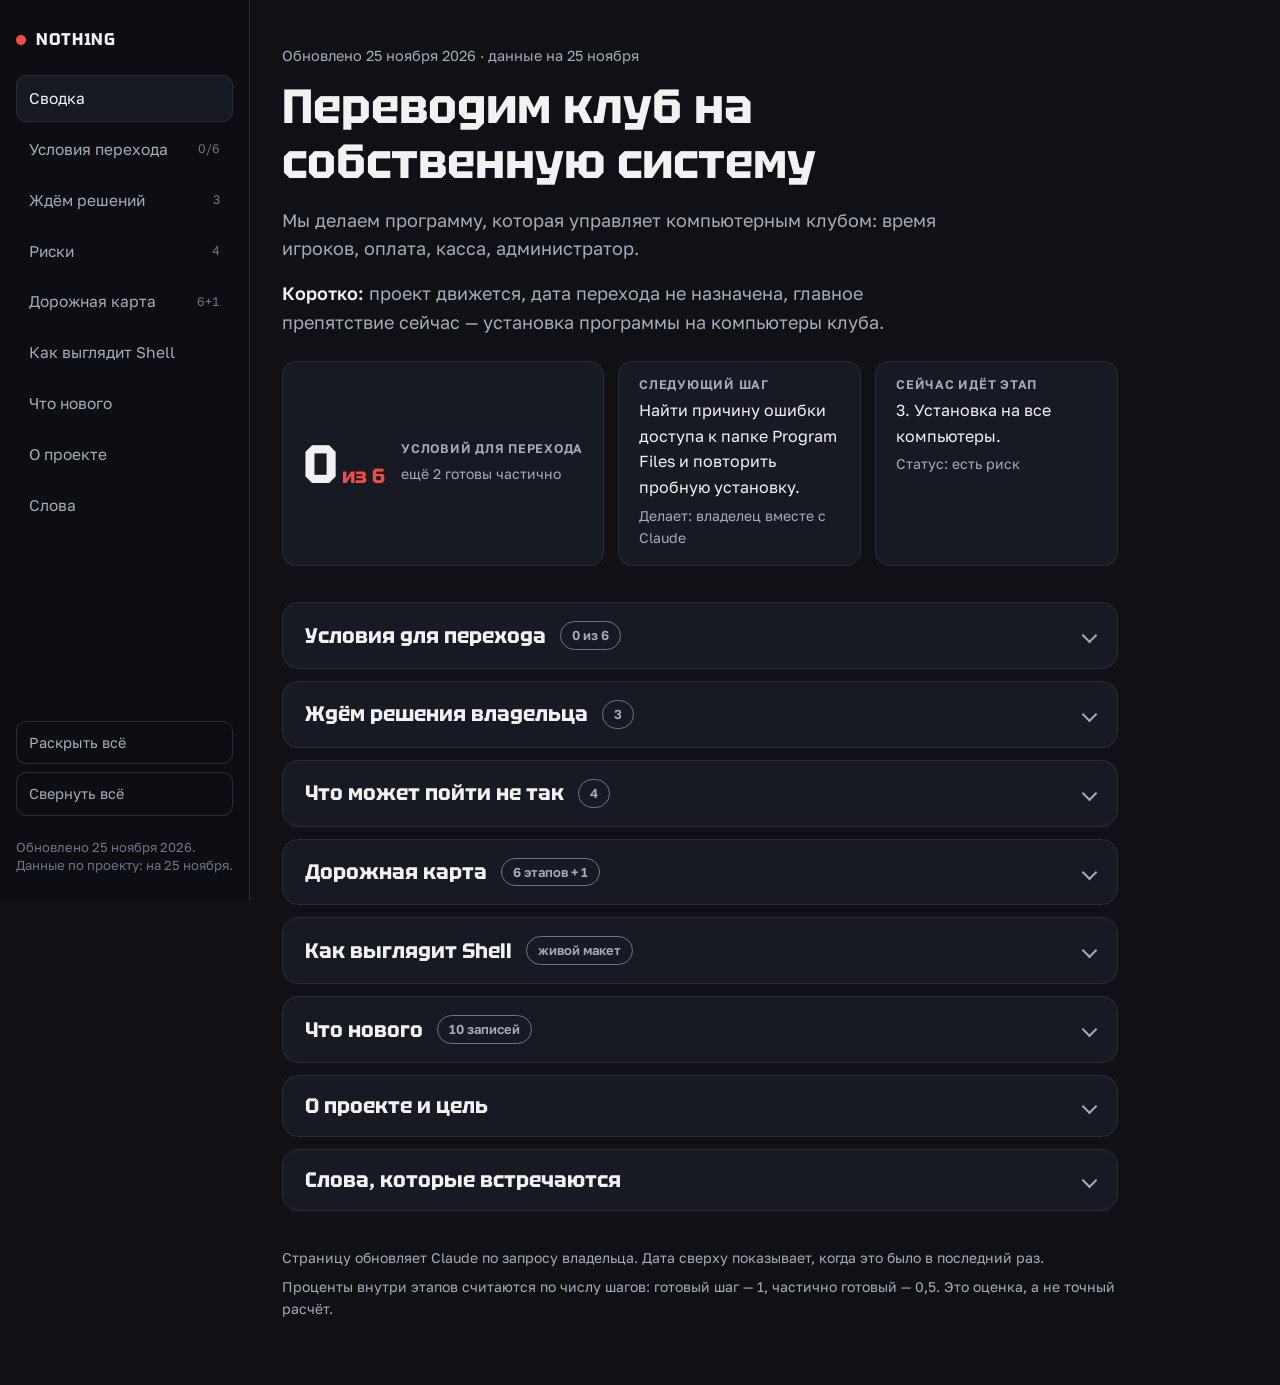
==== index.html @ 8caf2ab2 "Статус на 25 ноября: сессия владельца, мелкие доработки панели Co-Authored-By: Claude Sonnet 5.5 <no" ====
<!DOCTYPE html>
<html lang="ru">
<head>
<meta charset="utf-8">
<meta name="viewport" content="width=device-width, initial-scale=1">
<title>Noth1ng: как идёт проект</title>
<link rel="preconnect" href="https://fonts.googleapis.com">
<link rel="preconnect" href="https://fonts.gstatic.com" crossorigin>
<link href="https://fonts.googleapis.com/css2?family=Tektur:wght@500;700&family=Golos+Text:wght@400;500;600&display=swap" rel="stylesheet">
<style>
/* Один тёмный мир: графит, светлый текст, красный акцент. Компоновка: слева меню-сайдбар, справа сводка и раскрывающиеся разделы. */
:root{
  --bg:#0f1116;
  --panel:#171a22;
  --line:#2a2e39;
  --text:#f1f2f4;
  --muted:#a4acb8;
  --accent:#f44b42;
  --ok:#5ccf8f;
  --warn:#f0b25a;
  --stop:#f26d6d;
  --idle:#6c7483;
  --display:"Tektur","Arial Narrow",system-ui,sans-serif;
  --body:"Golos Text",system-ui,-apple-system,"Segoe UI",Arial,sans-serif;
  color-scheme:dark;
}
*{box-sizing:border-box}
html{background:var(--bg);scroll-behavior:smooth}
body{margin:0;background:var(--bg);color:var(--text);font-family:var(--body);font-size:16.5px;line-height:1.6;-webkit-text-size-adjust:100%}
h1,h2,h3{font-family:var(--display);font-weight:700;line-height:1.15;text-wrap:balance;margin:0}
p{margin:0}
:focus-visible{outline:2px solid var(--accent);outline-offset:3px;border-radius:4px}

.layout{display:grid;grid-template-columns:250px minmax(0,1fr);min-height:100vh}

/* Сайдбар */
.side{position:sticky;top:0;height:100vh;overflow-y:auto;padding:26px 16px;border-right:1px solid var(--line);background:#0c0e13;display:flex;flex-direction:column;gap:22px}
.brand{display:flex;align-items:center;gap:10px;font-family:var(--display);font-weight:700;letter-spacing:.04em;font-size:17px}
.brand i{width:10px;height:10px;border-radius:50%;background:var(--accent);display:inline-block}
.side nav{display:grid;gap:4px}
.side nav a{display:flex;align-items:center;justify-content:space-between;gap:10px;color:var(--muted);text-decoration:none;padding:10px 12px;border-radius:10px;font-size:15.5px;border:1px solid transparent}
.side nav a:hover{background:var(--panel);color:var(--text)}
.side nav a.on{background:var(--panel);color:var(--text);border-color:var(--line)}
.side nav a em{font-style:normal;font-size:12.5px;color:var(--idle);font-variant-numeric:tabular-nums}
.side .tools{display:grid;gap:8px;margin-top:auto}
.side button{font:inherit;font-size:14.5px;color:var(--muted);background:transparent;border:1px solid var(--line);border-radius:10px;padding:9px 12px;cursor:pointer;text-align:left}
.side button:hover{color:var(--text);border-color:var(--idle)}
.side .stamp{font-size:13px;color:var(--idle);line-height:1.4}

/* Основная колонка */
main{padding:0 32px 64px;max-width:900px;width:100%}
.hero{padding:44px 0 28px}
.kicker{color:var(--muted);font-size:14.5px;margin-bottom:12px}
.hero h1{font-size:clamp(30px,5.5vw,48px);max-width:15em}
.lead{margin-top:16px;max-width:38em;color:var(--muted);font-size:18px}
.lead b{color:var(--text);font-weight:600}
.cards2{margin-top:24px;display:grid;grid-template-columns:auto 1fr 1fr;gap:14px;align-items:stretch}
.cards2>div{background:var(--panel);border:1px solid var(--line);border-radius:14px;padding:16px 20px}
.cards2 .gate{display:flex;align-items:center;gap:16px}
.big{font-family:var(--display);font-weight:700;font-size:54px;line-height:1;font-variant-numeric:tabular-nums}
.big small{font-size:.38em;color:var(--accent);margin-left:4px}
.cards2 h3{font-family:var(--body);font-weight:600;font-size:12.5px;letter-spacing:.06em;text-transform:uppercase;color:var(--muted);margin-bottom:6px}
.cards2 p{font-size:16px}
.cards2 .sm{color:var(--muted);font-size:14px;margin-top:4px}

/* Разделы-шапки */
.acc{display:grid;gap:12px;margin-top:8px}
details.sec{background:var(--panel);border:1px solid var(--line);border-radius:16px;scroll-margin-top:16px}
details.sec[open]{border-color:#3a3f4c}
summary{list-style:none;cursor:pointer;display:flex;align-items:center;gap:14px;padding:18px 22px;border-radius:16px}
summary::-webkit-details-marker{display:none}
summary::after{content:"";margin-left:auto;width:9px;height:9px;border-right:2px solid var(--muted);border-bottom:2px solid var(--muted);transform:rotate(45deg);transition:transform .2s;flex:none}
details[open]>summary::after{transform:rotate(-135deg)}
summary:hover{background:rgba(255,255,255,.02)}
.sec>summary h2{font-size:21px;flex:0 1 auto}
.sec .badge{font-size:13px;font-weight:600;padding:3px 11px;border-radius:999px;border:1px solid var(--idle);color:var(--muted);white-space:nowrap}
.sec .body{padding:4px 22px 22px;display:grid;gap:14px}
.sub{color:var(--muted);max-width:40em}

.light{font-size:13px;font-weight:600;padding:3px 11px;border-radius:999px;border:1px solid;white-space:nowrap}
.light.g{color:var(--ok);border-color:var(--ok)}
.light.a{color:var(--warn);border-color:var(--warn)}
.light.r{color:var(--stop);border-color:var(--stop)}
.light.n{color:var(--idle);border-color:var(--idle)}
.legend{display:flex;flex-wrap:wrap;gap:6px 20px;color:var(--muted);font-size:14.5px}
.dot{display:inline-block;width:11px;height:11px;border-radius:50%;margin-right:7px;vertical-align:-1px}
.dot.g{background:var(--ok)}.dot.a{background:var(--warn)}.dot.r{background:var(--stop)}.dot.n{background:var(--idle)}

.chain{list-style:none;margin:0;padding:0;display:flex;flex-wrap:wrap;gap:8px}
.chain li{border:1px solid var(--line);border-radius:999px;padding:6px 16px;font-size:15px;color:var(--muted)}
.chain li.here{border-color:var(--accent);color:var(--text)}
.chain li+li::before{content:"→";margin-right:10px;color:var(--idle)}

.checks{list-style:none;margin:0;padding:0;display:grid;gap:10px}
.checks li{display:grid;grid-template-columns:auto 1fr auto;gap:14px;align-items:center;border:1px solid var(--line);border-radius:12px;padding:12px 16px}
.checks .ic{width:24px;height:24px;border-radius:50%;display:grid;place-items:center;font-size:13px;font-weight:700;border:2px solid var(--idle);color:var(--idle)}
.checks .half .ic{border-color:var(--warn);color:var(--warn)}
.checks small{display:block;color:var(--muted);font-size:14px}
.chip{font-size:13px;font-weight:600;padding:3px 11px;border-radius:999px;border:1px solid var(--idle);color:var(--idle);white-space:nowrap}
.half .chip{border-color:var(--warn);color:var(--warn)}

.cards{display:grid;gap:10px;list-style:none;margin:0;padding:0}
.cards li{border:1px solid var(--line);border-radius:12px;padding:14px 16px}
.cards b{display:block;margin-bottom:3px;font-weight:600}
.cards span{color:var(--muted);font-size:15.5px}
.cards .meta{display:block;margin-top:6px;font-size:14px;color:var(--idle)}

/* Этапы: вложенные шапки */
.stages{display:grid;gap:10px}
details.stage{border:1px solid var(--line);border-radius:14px;background:#13161d}
details.stage.current{border-color:var(--accent)}
details.stage>summary{padding:14px 18px;gap:12px;flex-wrap:wrap}
.stage .num{font-family:var(--display);font-weight:700;color:var(--muted);font-size:15px;min-width:22px}
.stage summary h3{font-size:18px;flex:1 1 200px}
.stage .mini{display:flex;align-items:center;gap:10px;min-width:150px}
.meter{height:8px;background:var(--line);border-radius:5px;overflow:hidden;flex:1;min-width:70px}
.meter b{display:block;height:100%;background:var(--accent);border-radius:5px}
.stage .mini span{font-size:13.5px;color:var(--muted);font-variant-numeric:tabular-nums;white-space:nowrap}
.stage .inner{padding:2px 18px 18px;display:grid;gap:12px}
.plain{font-size:16px}
.why{color:var(--muted);font-size:15px}
.why b{color:var(--text);font-weight:600}
.items{list-style:none;margin:0;padding:0;display:grid;gap:6px}
.items li{display:grid;grid-template-columns:22px 1fr;gap:8px;font-size:15.5px;color:var(--muted)}
.items li::before{content:"";width:16px;height:16px;margin-top:5px;border-radius:50%;border:2px solid var(--idle)}
.items .d{color:var(--text)}
.items .d::before{background:var(--ok);border-color:var(--ok)}
.items .p::before{border-color:var(--warn);background:linear-gradient(90deg,var(--warn) 50%,transparent 50%)}

.log{list-style:none;margin:0;padding:0}
.log li{display:grid;grid-template-columns:110px 1fr;gap:16px;padding:10px 0;border-bottom:1px solid var(--line)}
.log li:last-child{border-bottom:0}
.log time{color:var(--muted);font-size:15px}

.what{display:grid;grid-template-columns:repeat(3,1fr);gap:12px}
.what div,.goal div{border:1px solid var(--line);border-radius:12px;padding:16px}
.what h3,.goal h3{font-size:17px;margin-bottom:6px}
.what p,.goal p{color:var(--muted);font-size:15.5px}
.goal{display:grid;gap:12px}
.tag{display:inline-block;font-size:12.5px;font-weight:600;color:var(--accent);border:1px solid var(--accent);padding:2px 10px;border-radius:999px;margin-bottom:8px}
dl{margin:0}
dl div{display:grid;grid-template-columns:150px 1fr;gap:16px;padding:12px 0;border-bottom:1px solid var(--line)}
dl div:last-child{border-bottom:0}
dt{font-weight:600}
dd{margin:0;color:var(--muted);font-size:15.5px}

footer{margin-top:36px;color:var(--muted);font-size:14px}
footer p+p{margin-top:6px}

/* Телефон: меню сверху полосой */
@media (max-width:860px){
  .layout{grid-template-columns:1fr}
  .side{position:sticky;top:0;z-index:5;height:auto;flex-direction:row;align-items:center;gap:12px;padding:10px 14px;border-right:0;border-bottom:1px solid var(--line);overflow-x:auto;overflow-y:hidden}
  .side .brand{flex:none}
  .side nav{display:flex;gap:6px;flex:none}
  .side nav a{white-space:nowrap;padding:8px 12px}
  .side nav a em{display:none}
  .side .tools,.side .stamp{display:none}
  main{padding:0 16px 56px}
  .cards2{grid-template-columns:1fr}
  .what{grid-template-columns:1fr}
  .checks li{grid-template-columns:auto 1fr}
  .checks .chip{grid-column:2;justify-self:start}
  .log li,dl div{grid-template-columns:1fr;gap:3px}
  html{scroll-padding-top:70px}
}
@media (prefers-reduced-motion:reduce){html{scroll-behavior:auto}summary::after{transition:none}}
</style>
</head>
<body>
<div class="layout">

<aside class="side" aria-label="Меню страницы">
  <div class="brand"><i></i>NOTH1NG</div>
  <nav id="nav">
    <a href="#svodka" data-t="svodka">Сводка</a>
    <a href="#perehod" data-t="perehod">Условия перехода <em>0/6</em></a>
    <a href="#resheniya" data-t="resheniya">Ждём решений <em>3</em></a>
    <a href="#riski" data-t="riski">Риски <em>4</em></a>
    <a href="#karta" data-t="karta">Дорожная карта <em>6+1</em></a>
    <a href="#shell" data-t="shell">Как выглядит Shell</a>
    <a href="#novoe" data-t="novoe">Что нового</a>
    <a href="#o-proekte" data-t="o-proekte">О проекте</a>
    <a href="#slova" data-t="slova">Слова</a>
  </nav>
  <div class="tools">
    <button type="button" id="openAll">Раскрыть всё</button>
    <button type="button" id="closeAll">Свернуть всё</button>
  </div>
  <p class="stamp">Обновлено 25 ноября 2026.<br>Данные по проекту: на 25 ноября.</p>
</aside>

<main>
  <div class="hero" id="svodka">
    <p class="kicker">Обновлено 25 ноября 2026 · данные на 25 ноября</p>
    <h1>Переводим клуб на собственную систему</h1>
    <p class="lead">Мы делаем программу, которая управляет компьютерным клубом: время игроков, оплата, касса, администратор.</p>
    <p class="lead"><b>Коротко:</b> проект движется, дата перехода не назначена, главное препятствие сейчас — установка программы на компьютеры клуба.</p>
    <div class="cards2">
      <div class="gate"><div class="big">0<small>из 6</small></div><div><h3>Условий для перехода</h3><p class="sm">ещё 2 готовы частично</p></div></div>
      <div><h3>Следующий шаг</h3><p>Найти причину ошибки доступа к папке Program Files и повторить пробную установку.</p><p class="sm">Делает: владелец вместе с Claude</p></div>
      <div><h3>Сейчас идёт этап</h3><p>3. Установка на все компьютеры.</p><p class="sm">Статус: есть риск</p></div>
    </div>
  </div>

  <div class="acc">

    <details class="sec" id="perehod">
      <summary><h2>Условия для перехода</h2><span class="badge">0 из 6</span></summary>
      <div class="body">
        <p class="sub">Работы идут в таком порядке: следующая ступень не начинается, пока не готова предыдущая.</p>
        <ol class="chain"><li class="here">Установка на все компьютеры</li><li>Живые проверки</li><li>Проверка копий данных</li><li>Выбор даты</li></ol>
        <p class="sub">Дату выбираем, когда закрыты все шесть пунктов. Сейчас не закрыт ни один, два готовы частично.</p>
        <ul class="checks">
          <li class="half"><span class="ic">~</span><div>Работа без связи с сервером<small>Запас времени при обрыве работает, осталось проверить редкие случаи</small></div><span class="chip">Частично</span></li>
          <li><span class="ic"></span><div>Программа стоит на всех компьютерах клуба<small>Работает только на одном пробном компьютере</small></div><span class="chip">Не готово</span></li>
          <li><span class="ic"></span><div>Первый вход перенесённого клиента<small>Проверка на одном тестовом клиенте</small></div><span class="chip">Не проверено</span></li>
          <li><span class="ic"></span><div>Полный цикл игровой сессии<small>Вход, оплата, игра, предупреждения, конец времени</small></div><span class="chip">Не проверено</span></li>
          <li><span class="ic"></span><div>Тестовая смена в кассе<small>Открытие, операции, отчёты, закрытие</small></div><span class="chip">Не проверено</span></li>
          <li class="half"><span class="ic">~</span><div>Копии базы и восстановление<small>Копии делаются каждый день; восстановление надо проверить заново</small></div><span class="chip">Частично</span></li>
        </ul>
        <p class="sub">Вывод: назначать дату рано.</p>
      </div>
    </details>

    <details class="sec" id="resheniya">
      <summary><h2>Ждём решения владельца</h2><span class="badge">3</span></summary>
      <div class="body">
        <p class="sub">Вопросы, от ответов на которые зависит ход работы. По состоянию на 23 ноября.</p>
        <ul class="cards">
          <li><b>Какие два компьютера и когда использовать для проверки установки</b><span>Нужны места из разных залов, на которых можно спокойно перезагружаться, в нерабочее время.</span><span class="meta">Открыт с 21 ноября</span></li>
          <li><b>Когда прекращать продажу абонементов в прежней системе</b><span>Абонементы не переносятся, поэтому клиентов нужно заранее предупредить. Решается, когда будет дата перехода.</span><span class="meta">Открыт с 20 ноября</span></li>
          <li><b>Дата перехода</b><span>Назначается после того, как закрыты шесть условий.</span><span class="meta">Ждёт условий</span></li>
        </ul>
      </div>
    </details>

    <details class="sec" id="riski">
      <summary><h2>Что может пойти не так</h2><span class="badge">4</span></summary>
      <div class="body">
        <ul class="cards">
          <li><b>Установка через общий образ ещё не проверялась на реальных компьютерах</b><span>23 ноября первая попытка поставить программу на другие компьютеры остановилась на ошибке доступа к папке Program Files, причину выясняем. Что делаем: сначала пробуем на тестовой копии образа, рабочий не трогаем.</span><span class="meta">Риск: средний</span></li>
          <li><b>Восстановление данных из копии нужно проверить заново перед переходом</b><span>Что делаем: повторим проверку за один-два дня до перехода и один раз потренируем возврат к копии.</span><span class="meta">Риск: средний</span></li>
          <li><b>Автоматические проверки на GitHub сейчас не запускаются</b><span>Причина: исчерпан лимит оплаты. Проверки написаны и подключены, а до решения вопроса мы запускаем их вручную перед каждым слиянием. На работу клуба это не влияет.</span><span class="meta">Риск: низкий</span></li>
          <li><b>При долгом обрыве связи последние минуты игры могут остаться неоплаченными</b><span>Компьютер блокируется в срок, но запас времени (до 5 минут) с баланса не списывается. Решение владельца: принимаем потерю. Вернёмся к вопросу, если такие случаи будут частыми.</span><span class="meta">Риск: низкий, принят</span></li>
        </ul>
      </div>
    </details>

    <details class="sec" id="karta">
      <summary><h2>Дорожная карта</h2><span class="badge">6 этапов + 1</span></summary>
      <div class="body">
        <p class="sub">Нажмите на этап, чтобы увидеть шаги. Часть работ идёт параллельно.</p>
        <p class="legend" aria-label="Условные обозначения">
          <span><i class="dot g"></i>идёт по плану</span><span><i class="dot a"></i>есть риск</span><span><i class="dot r"></i>стоим</span><span><i class="dot n"></i>ещё не начат</span>
        </p>
        <div class="stages">

          <details class="stage">
            <summary><span class="num">1</span><h3>Админ-панель</h3><span class="light g">Идёт по плану</span><span class="mini"><span class="meter"><b style="width:92%"></b></span><span>5,5 из 6</span></span></summary>
            <div class="inner">
              <p class="plain">Переделываем все экраны панели по готовому макету, чтобы работать было удобно.</p>
              <ul class="items">
                <li class="d">Карта клуба, касса, клиенты, брони</li>
                <li class="d">Магазин, тарифы, акции</li>
                <li class="d">Отчёты и журналы</li>
                <li class="d">Технические экраны (сервер, диагностика, обновления)</li>
                <li class="d">Экраны настроек</li>
                <li class="p">Итоговая сверка всех экранов с макетом</li>
              </ul>
            </div>
          </details>

          <details class="stage">
            <summary><span class="num">2</span><h3>Программа на компьютере и работа без связи</h3><span class="light g">Идёт по плану</span><span class="mini"><span class="meter"><b style="width:60%"></b></span><span>6 из 10</span></span></summary>
            <div class="inner">
              <p class="plain">Если связь с сервером пропадёт, игрок не должен сразу вылететь из игры. Для этого сделан небольшой запас времени.</p>
              <ul class="items">
                <li class="d">Запас без связи на сервере</li>
                <li class="d">Запас без связи в программе игрока</li>
                <li class="d">Перезапуск программы при сбое</li>
                <li class="d">Установка на пробный компьютер</li>
                <li class="d">Проверка короткого обрыва связи</li>
                <li class="d">Проверка долгого обрыва связи</li>
                <li>Обрыв на 3–5 минут</li>
                <li>Выход из игры без связи</li>
                <li>Сбой программы без связи</li>
                <li>Проверка на тарифе с пакетом времени</li>
              </ul>
              <p class="why"><b>Почему не красный:</b> оставшиеся проверки отложены специально, на конец перед переходом.</p>
            </div>
          </details>

          <details class="stage current" open>
            <summary><span class="num">3</span><h3>Установка на все компьютеры</h3><span class="light a">Есть риск</span><span class="mini"><span class="meter"><b style="width:31%"></b></span><span>2,5 из 8</span></span></summary>
            <div class="inner">
              <p class="plain">Клубные компьютеры загружаются с общего образа, поэтому программу ставят один раз в образ, а не на каждый компьютер.</p>
              <ul class="items">
                <li class="d">Выяснили, почему простой установщик не подошёл</li>
                <li class="d">Собрали единый установщик со всеми нужными частями</li>
                <li class="p">Проверить, что внутри установщика</li>
                <li>Устранить ошибку доступа к папке Program Files при установке</li>
                <li>Пробная установка на тестовом компьютере</li>
                <li>Два компьютера из разных залов и несколько перезагрузок</li>
                <li>Удалённое подключение администратора к компьютерам</li>
                <li>Рабочий образ для всего клуба</li>
              </ul>
              <p class="why"><b>Почему жёлтый:</b> такой способ установки на реальных компьютерах клуба ещё ни разу не проверяли.</p>
            </div>
          </details>

          <details class="stage">
            <summary><span class="num">4</span><h3>Перенос клиентов из прежней системы</h3><span class="light g">Идёт по плану</span><span class="mini"><span class="meter"><b style="width:40%"></b></span><span>2 из 5</span></span></summary>
            <div class="inner">
              <p class="plain">Клиенты и их баланс переедут одним днём, чтобы деньги не потратили дважды. Абонементы и брони не переносятся.</p>
              <ul class="items">
                <li class="d">Перенос написан</li>
                <li class="d">Репетиция без денег прошла без ошибок</li>
                <li>Проверка на одном тестовом клиенте</li>
                <li>Брони переписать вручную в день перехода</li>
                <li>Свежая выгрузка и сверка в день перехода</li>
              </ul>
            </div>
          </details>

          <details class="stage">
            <summary><span class="num">5</span><h3>Проверки перед переходом</h3><span class="light a">Есть риск</span><span class="mini"><span class="meter"><b style="width:33%"></b></span><span>2 из 6</span></span></summary>
            <div class="inner">
              <p class="plain">Прежде чем переходить, пройдём всё вживую на тестовых деньгах и убедимся, что данные можно восстановить.</p>
              <ul class="items">
                <li class="d">Копия базы делается каждый день</li>
                <li class="d">Ключ от копий хранится в отдельном месте</li>
                <li>Полный цикл игровой сессии</li>
                <li>Тестовая смена в кассе</li>
                <li>Проверка восстановления из копии</li>
                <li>Тренировка возврата к копии</li>
              </ul>
              <p class="why"><b>Почему жёлтый:</b> живые проверки и проверка восстановления данных ещё впереди.</p>
            </div>
          </details>

          <details class="stage">
            <summary><span class="num">6</span><h3>День перехода</h3><span class="light n">Ещё не начат</span></summary>
            <div class="inner">
              <p class="plain">Один день, когда весь клуб переходит на новую систему. Пошаговая инструкция из двенадцати пунктов уже написана. Дату выберет владелец.</p>
            </div>
          </details>

          <details class="stage">
            <summary><span class="num">+</span><h3>Потом: другие клубы</h3><span class="light n">Планы</span></summary>
            <div class="inner">
              <p class="plain">Платформа задумана так, чтобы её могли использовать и другие клубы. Этим займёмся после того, как свой клуб стабильно работает. Сроков пока нет.</p>
            </div>
          </details>
        </div>
      </div>
    </details>

    <details class="sec" id="shell">
      <summary><h2>Как выглядит Shell</h2><span class="badge">живой макет</span></summary>
      <div class="body">
        <p class="sub">Так выглядит программа на игровом компьютере (Shell 0.7.64): библиотека игр, тарифы, бар, пополнение, история. Макет кликабельный, как настоящая программа. Игры, цены и баланс в нём примерные, настоящих данных клуба здесь нет.</p>
        <a href="shell/" target="_blank" rel="noopener" style="display:block;border:1px solid var(--line);border-radius:14px;overflow:hidden;text-decoration:none;color:inherit">
          <img src="shell/preview.png" alt="Библиотека игр в Shell: карточки игр, выбранная игра справа, баланс и время внизу" loading="lazy" style="display:block;width:100%;height:auto">
          <span style="display:block;padding:12px 16px;color:var(--accent);font-weight:600">Открыть живой макет Shell →</span>
        </a>
      </div>
    </details>

    <details class="sec" id="novoe">
      <summary><h2>Что нового</h2><span class="badge">10 записей</span></summary>
      <div class="body">
        <ul class="log">
          <li><time datetime="2026-11-25">25 ноября</time><span>«Сессия владельца» готова целиком в коде: в админ-панели есть экран настроек и список последних входов, часы владельца в отчётах загрузки идут отдельной строкой. На игровых компьютерах эта версия программы пока не установлена, проверка на реальном компьютере впереди.</span></li>
          <li><time datetime="2026-11-25">25 ноября</time><span>Мелкие доработки панели: на «Тарифах» появилась справка с правилами времени, в банковской сверке — подсказки «возможное совпадение» (связь по-прежнему ставит человек), заголовок настроек выровнен с остальными страницами.</span></li>
          <li><time datetime="2026-11-24">24 ноября</time><span>Готова серверная часть «сессии владельца»: настройки и список входов. Экрана для неё пока нет. В настройках пункты из макета, которых ещё нет в системе, теперь показаны серыми.</span></li>
          <li><time datetime="2026-11-24">24 ноября</time><span>На странице появился живой макет Shell в том виде, как он сейчас выглядит на игровом компьютере (версия 0.7.64). Данные в нём примерные.</span></li>
          <li><time datetime="2026-11-23">23 ноября</time><span>Все экраны админ-панели сверены с макетом: серьёзных ошибок нет, найдено несколько доработок. Установщик проверен по коду (сам файл ещё не открывали). Все автоматические проверки прошли, одна нестабильная починена.</span></li>
          <li><time datetime="2026-11-23">23 ноября</time><span>Установка на другие компьютеры остановилась на ошибке доступа к папке Program Files. Причину выясняем.</span></li>
          <li><time datetime="2026-11-22">22 ноября</time><span>Собран единый установщик программы и подключён к скачиванию в админ-панели.</span></li>
          <li><time datetime="2026-11-22">22 ноября</time><span>Банковская сверка в панели, уборка старого экрана, окно пополнения на карте клуба.</span></li>
          <li><time datetime="2026-11-21">21 ноября</time><span>Все 11 экранов настроек в панели переделаны по макету. Пока это только внешний вид, сохранение настроек проверим отдельно.</span></li>
          <li><time datetime="2026-11-21">21 ноября</time><span>Режим «запас без связи» работает на пробном компьютере. Проверены обрывы около минуты и около 50 минут, остальные сценарии ждут конца работ.</span></li>
        </ul>
      </div>
    </details>

    <details class="sec" id="o-proekte">
      <summary><h2>О проекте и цель</h2></summary>
      <div class="body">
        <div class="what">
          <div><h3>Админ-панель</h3><p>Сайт для администратора и владельца: карта клуба, касса, клиенты, брони, тарифы, отчёты, настройки. Называется Ops.</p></div>
          <div><h3>Программа на компьютере клиента</h3><p>То, что игрок видит за столом: вход, оставшееся время, баланс, запуск игр. Называется Shell.</p></div>
          <div><h3>Сервер</h3><p>Хранит клиентов, оплаты и сессии и связывает панель с компьютерами. Работает в интернете, на сервисе Railway.</p></div>
        </div>
        <div class="goal">
          <div><span class="tag">Ближайшая цель</span><h3>Весь клуб на своей системе</h3><p>Все компьютеры, касса, отчёты и брони работают в нашей программе вместо прежней.</p></div>
          <div><span class="tag">В будущем</span><h3>Платформа и для других клубов</h3><p>После перехода можно подключать другие клубы. Как именно, решим позже.</p></div>
        </div>
      </div>
    </details>

    <details class="sec" id="slova">
      <summary><h2>Слова, которые встречаются</h2></summary>
      <div class="body">
        <dl>
          <div><dt>Ops</dt><dd>Админ-панель клуба в браузере.</dd></div>
          <div><dt>Shell</dt><dd>Программа на игровом компьютере: вход игрока, время, баланс, запуск игр.</dd></div>
          <div><dt>Сервер</dt><dd>Главный компьютер в интернете, который хранит данные и связывает всё вместе.</dd></div>
          <div><dt>Railway</dt><dd>Сервис, на котором работает сервер.</dd></div>
          <div><dt>Образ</dt><dd>Готовая копия системы. Бездисковые компьютеры клуба загружаются из неё, поэтому программу достаточно поставить в образ один раз.</dd></div>
          <div><dt>Установщик</dt><dd>Программа, которая сама ставит нужные части на компьютер.</dd></div>
          <div><dt>Запас без связи</dt><dd>Несколько минут игры, которые разрешены, если пропала связь с сервером.</dd></div>
          <div><dt>Откат</dt><dd>Возврат к состоянию до изменений. Поэтому перед переходом мы делаем копии данных и проверки.</dd></div>
          <div><dt>День перехода</dt><dd>День, когда клуб полностью переходит на новую систему.</dd></div>
        </dl>
      </div>
    </details>
  </div>

  <footer>
    <p>Страницу обновляет Claude по запросу владельца. Дата сверху показывает, когда это было в последний раз.</p>
    <p>Проценты внутри этапов считаются по числу шагов: готовый шаг — 1, частично готовый — 0,5. Это оценка, а не точный расчёт.</p>
  </footer>
</main>
</div>

<script>
(function(){
  var secs=[].slice.call(document.querySelectorAll('details.sec'));
  var links=[].slice.call(document.querySelectorAll('#nav a'));
  function mark(id){
    links.forEach(function(a){a.classList.toggle('on',a.getAttribute('data-t')===id);});
  }
  function go(id,push){
    var el=document.getElementById(id);
    if(!el)return;
    if(el.tagName==='DETAILS')el.open=true;
    el.scrollIntoView({block:'start'});
    mark(id);
    if(push){try{history.replaceState(null,'','#'+id);}catch(e){}}
  }
  links.forEach(function(a){
    a.addEventListener('click',function(e){
      e.preventDefault();
      go(a.getAttribute('data-t'),true);
    });
  });
  document.getElementById('openAll').addEventListener('click',function(){
    secs.forEach(function(d){d.open=true;});
    [].forEach.call(document.querySelectorAll('details.stage'),function(d){d.open=true;});
  });
  document.getElementById('closeAll').addEventListener('click',function(){
    secs.forEach(function(d){d.open=false;});
    [].forEach.call(document.querySelectorAll('details.stage'),function(d){d.open=false;});
  });
  if('IntersectionObserver' in window){
    var ids=['svodka'].concat(secs.map(function(d){return d.id;}));
    var io=new IntersectionObserver(function(es){
      es.forEach(function(e){if(e.isIntersecting)mark(e.target.id);});
    },{rootMargin:'-20% 0px -70% 0px'});
    ids.forEach(function(id){var el=document.getElementById(id);if(el)io.observe(el);});
  }
  var h=(location.hash||'').replace('#','');
  if(h&&document.getElementById(h))go(h,false);else mark('svodka');
  window.addEventListener('hashchange',function(){var x=(location.hash||'').replace('#','');if(x)go(x,false);});
})();
</script>
</body>
</html>
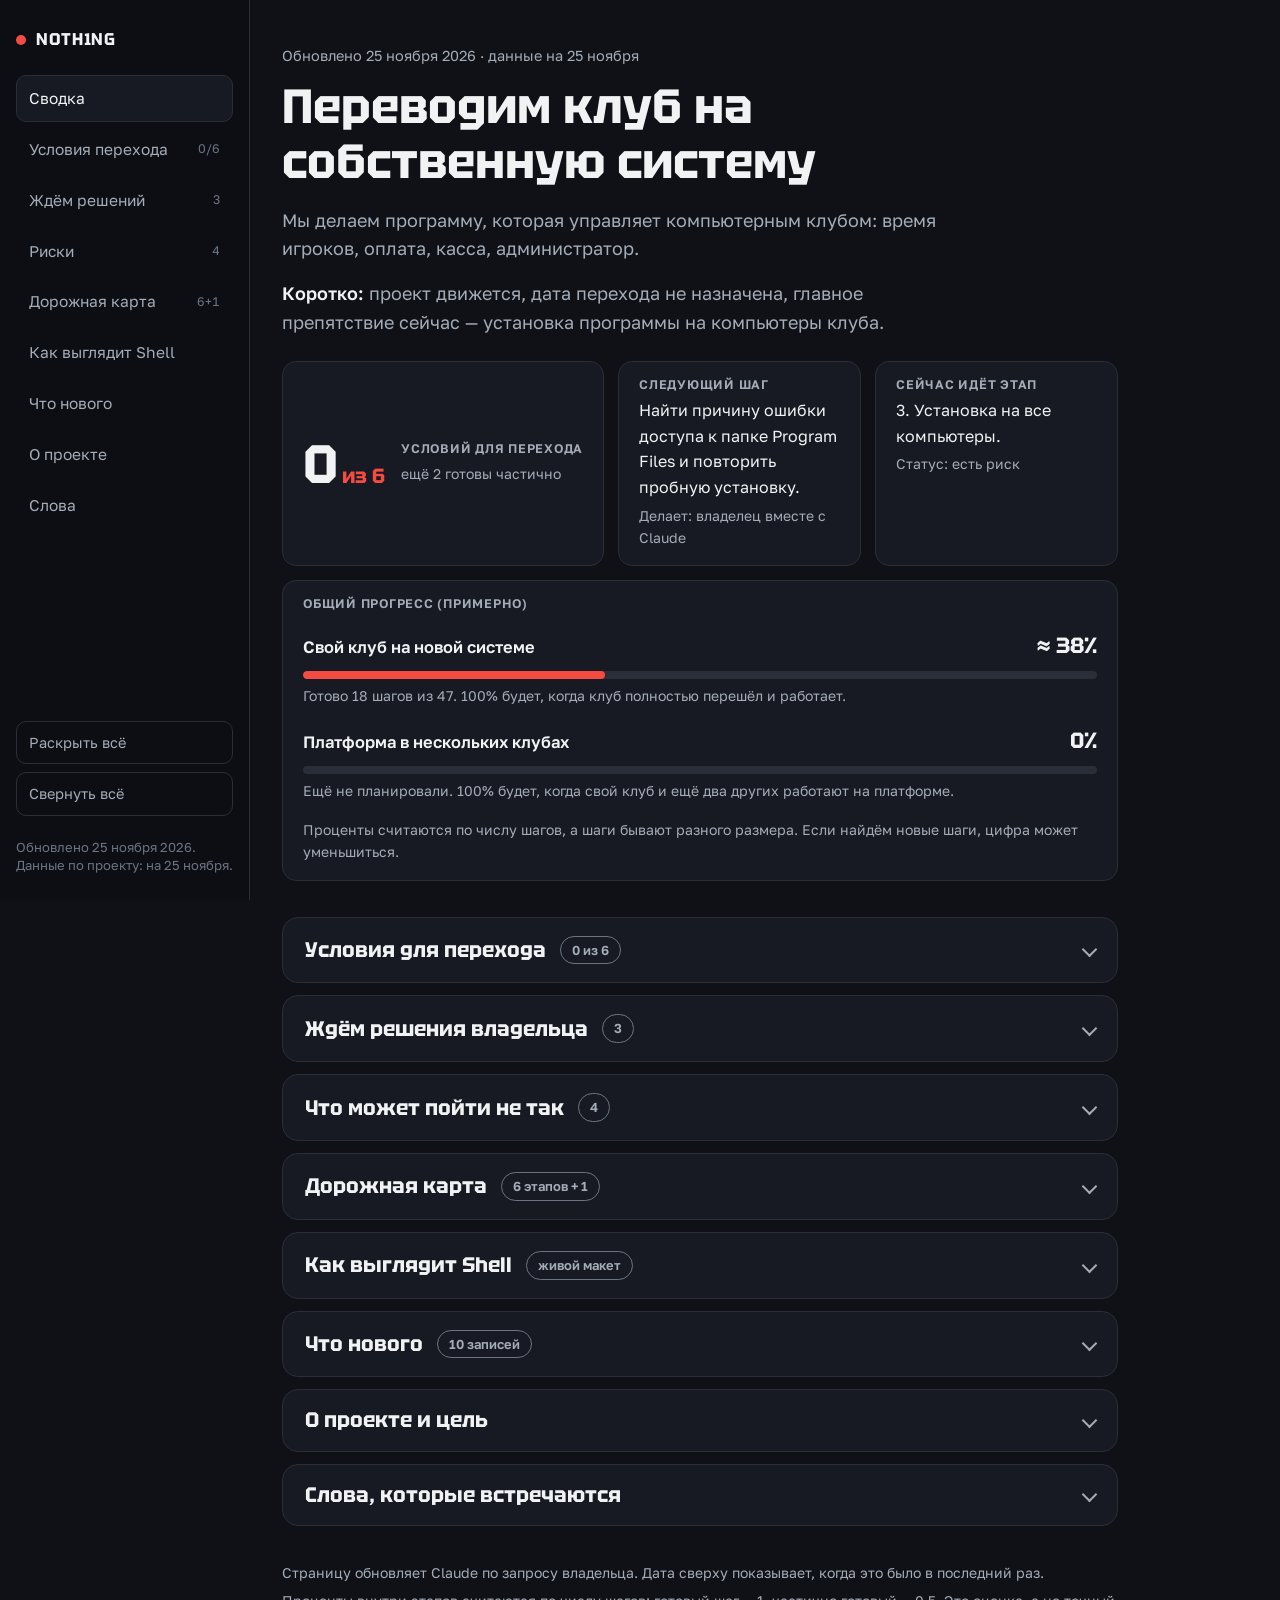
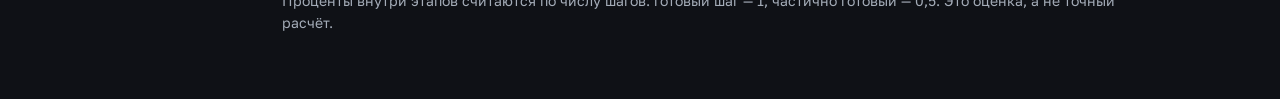
==== commit c355d5bc: "Блок «Общий прогресс» в сводке Co-Authored-By: Claude Sonnet 5.5 <noreply@anthropic.com> Claude-Sess" ====
--- a/index.html
+++ b/index.html
@@ -62,6 +62,13 @@
 .cards2 h3{font-family:var(--body);font-weight:600;font-size:12.5px;letter-spacing:.06em;text-transform:uppercase;color:var(--muted);margin-bottom:6px}
 .cards2 p{font-size:16px}
 .cards2 .sm{color:var(--muted);font-size:14px;margin-top:4px}
+.prog{margin-top:14px;background:var(--panel);border:1px solid var(--line);border-radius:14px;padding:16px 20px;display:grid;gap:16px}
+.prog h3{font-family:var(--body);font-weight:600;font-size:12.5px;letter-spacing:.06em;text-transform:uppercase;color:var(--muted)}
+.prog .lbl{display:flex;justify-content:space-between;gap:12px;align-items:baseline}
+.prog .lbl b{font-weight:600}
+.prog .lbl span{font-family:var(--display);font-weight:700;font-size:22px;font-variant-numeric:tabular-nums}
+.prog .meter{display:block;margin:8px 0 6px;min-width:0}
+.prog .sm{color:var(--muted);font-size:14px}
 
 /* Разделы-шапки */
 .acc{display:grid;gap:12px;margin-top:8px}
@@ -200,6 +207,12 @@
       <div class="gate"><div class="big">0<small>из 6</small></div><div><h3>Условий для перехода</h3><p class="sm">ещё 2 готовы частично</p></div></div>
       <div><h3>Следующий шаг</h3><p>Найти причину ошибки доступа к папке Program Files и повторить пробную установку.</p><p class="sm">Делает: владелец вместе с Claude</p></div>
       <div><h3>Сейчас идёт этап</h3><p>3. Установка на все компьютеры.</p><p class="sm">Статус: есть риск</p></div>
+    </div>
+    <div class="prog">
+      <h3>Общий прогресс (примерно)</h3>
+      <div><div class="lbl"><b>Свой клуб на новой системе</b><span>≈ 38%</span></div><span class="meter"><b style="width:38%"></b></span><p class="sm">Готово 18 шагов из 47. 100% будет, когда клуб полностью перешёл и работает.</p></div>
+      <div><div class="lbl"><b>Платформа в нескольких клубах</b><span>0%</span></div><span class="meter"><b style="width:0%"></b></span><p class="sm">Ещё не планировали. 100% будет, когда свой клуб и ещё два других работают на платформе.</p></div>
+      <p class="sm">Проценты считаются по числу шагов, а шаги бывают разного размера. Если найдём новые шаги, цифра может уменьшиться.</p>
     </div>
   </div>
 
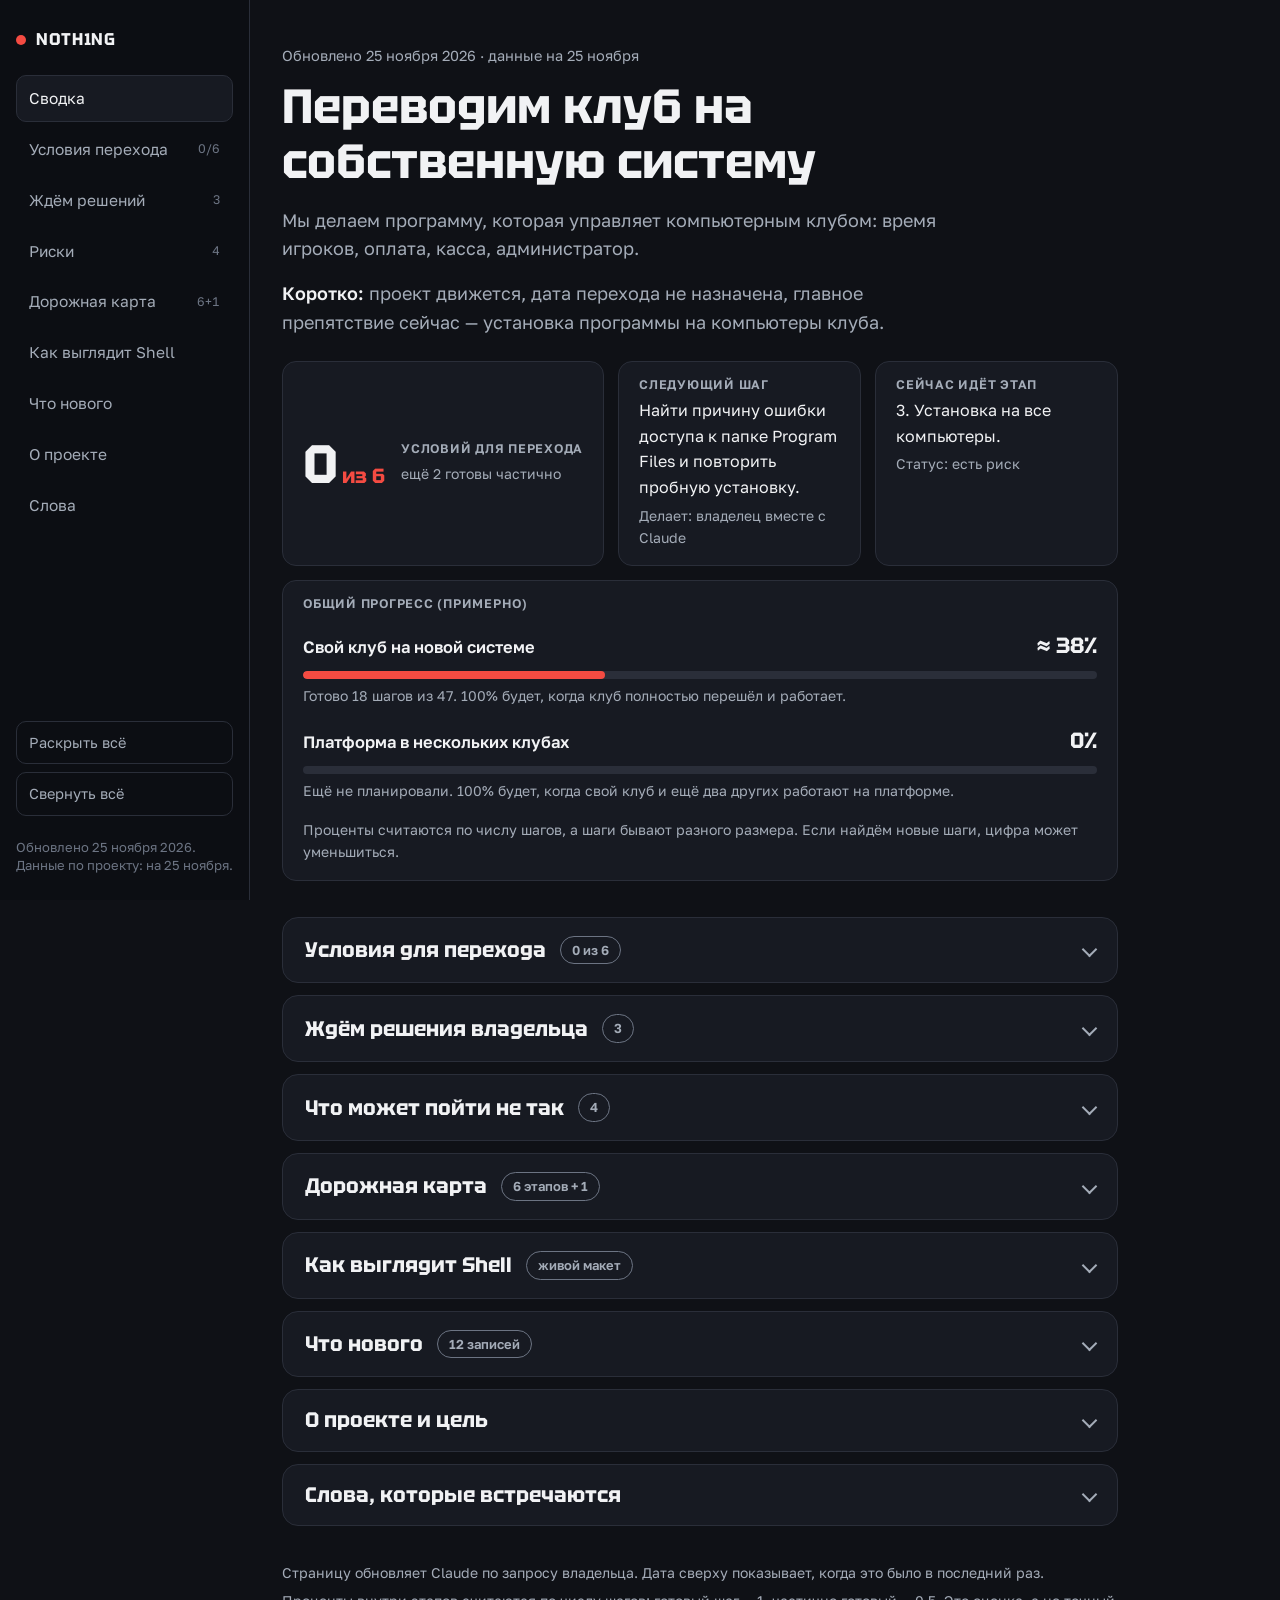
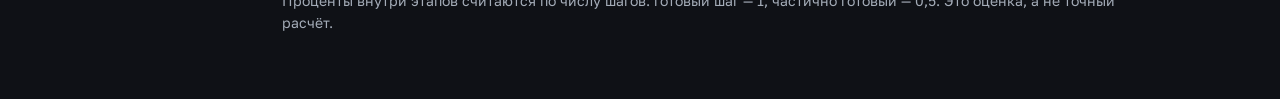
==== commit 9b467e23: "Статус на 25 ноября (вторая правка): панель готова, свежий установщик Co-Authored-By: Claude Sonnet " ====
--- a/index.html
+++ b/index.html
@@ -270,7 +270,7 @@
         <div class="stages">
 
           <details class="stage">
-            <summary><span class="num">1</span><h3>Админ-панель</h3><span class="light g">Идёт по плану</span><span class="mini"><span class="meter"><b style="width:92%"></b></span><span>5,5 из 6</span></span></summary>
+            <summary><span class="num">1</span><h3>Админ-панель</h3><span class="light g">Готово</span><span class="mini"><span class="meter"><b style="width:100%"></b></span><span>6 из 6</span></span></summary>
             <div class="inner">
               <p class="plain">Переделываем все экраны панели по готовому макету, чтобы работать было удобно.</p>
               <ul class="items">
@@ -279,7 +279,7 @@
                 <li class="d">Отчёты и журналы</li>
                 <li class="d">Технические экраны (сервер, диагностика, обновления)</li>
                 <li class="d">Экраны настроек</li>
-                <li class="p">Итоговая сверка всех экранов с макетом</li>
+                <li class="d">Итоговая сверка всех экранов с макетом (на тестовых данных)</li>
               </ul>
             </div>
           </details>
@@ -305,13 +305,13 @@
           </details>
 
           <details class="stage current" open>
-            <summary><span class="num">3</span><h3>Установка на все компьютеры</h3><span class="light a">Есть риск</span><span class="mini"><span class="meter"><b style="width:31%"></b></span><span>2,5 из 8</span></span></summary>
+            <summary><span class="num">3</span><h3>Установка на все компьютеры</h3><span class="light a">Есть риск</span><span class="mini"><span class="meter"><b style="width:38%"></b></span><span>3 из 8</span></span></summary>
             <div class="inner">
               <p class="plain">Клубные компьютеры загружаются с общего образа, поэтому программу ставят один раз в образ, а не на каждый компьютер.</p>
               <ul class="items">
                 <li class="d">Выяснили, почему простой установщик не подошёл</li>
                 <li class="d">Собрали единый установщик со всеми нужными частями</li>
-                <li class="p">Проверить, что внутри установщика</li>
+                <li class="d">Свежий установщик с новой версией программы игрока собран и выложен для скачивания из панели</li>
                 <li>Устранить ошибку доступа к папке Program Files при установке</li>
                 <li>Пробная установка на тестовом компьютере</li>
                 <li>Два компьютера из разных залов и несколько перезагрузок</li>
@@ -381,9 +381,11 @@
     </details>
 
     <details class="sec" id="novoe">
-      <summary><h2>Что нового</h2><span class="badge">10 записей</span></summary>
+      <summary><h2>Что нового</h2><span class="badge">12 записей</span></summary>
       <div class="body">
         <ul class="log">
+          <li><time datetime="2026-11-25">25 ноября</time><span>Собран свежий установщик с новой версией программы игрока (вместе с «сессией владельца») и выложен для скачивания из панели. На компьютерах клуба он ещё не запускался — это следующий шаг.</span></li>
+          <li><time datetime="2026-11-25">25 ноября</time><span>Экраны панели проверены на тестовых данных «как в клубе». В «Статистике» появилась карта загрузки по дням недели и часам: сразу видно пики и тихие часы, на телефоне — средний день для будней и выходных. Исправлены три мелкие ошибки отображения.</span></li>
           <li><time datetime="2026-11-25">25 ноября</time><span>«Сессия владельца» готова целиком в коде: в админ-панели есть экран настроек и список последних входов, часы владельца в отчётах загрузки идут отдельной строкой. На игровых компьютерах эта версия программы пока не установлена, проверка на реальном компьютере впереди.</span></li>
           <li><time datetime="2026-11-25">25 ноября</time><span>Мелкие доработки панели: на «Тарифах» появилась справка с правилами времени, в банковской сверке — подсказки «возможное совпадение» (связь по-прежнему ставит человек), заголовок настроек выровнен с остальными страницами.</span></li>
           <li><time datetime="2026-11-24">24 ноября</time><span>Готова серверная часть «сессии владельца»: настройки и список входов. Экрана для неё пока нет. В настройках пункты из макета, которых ещё нет в системе, теперь показаны серыми.</span></li>
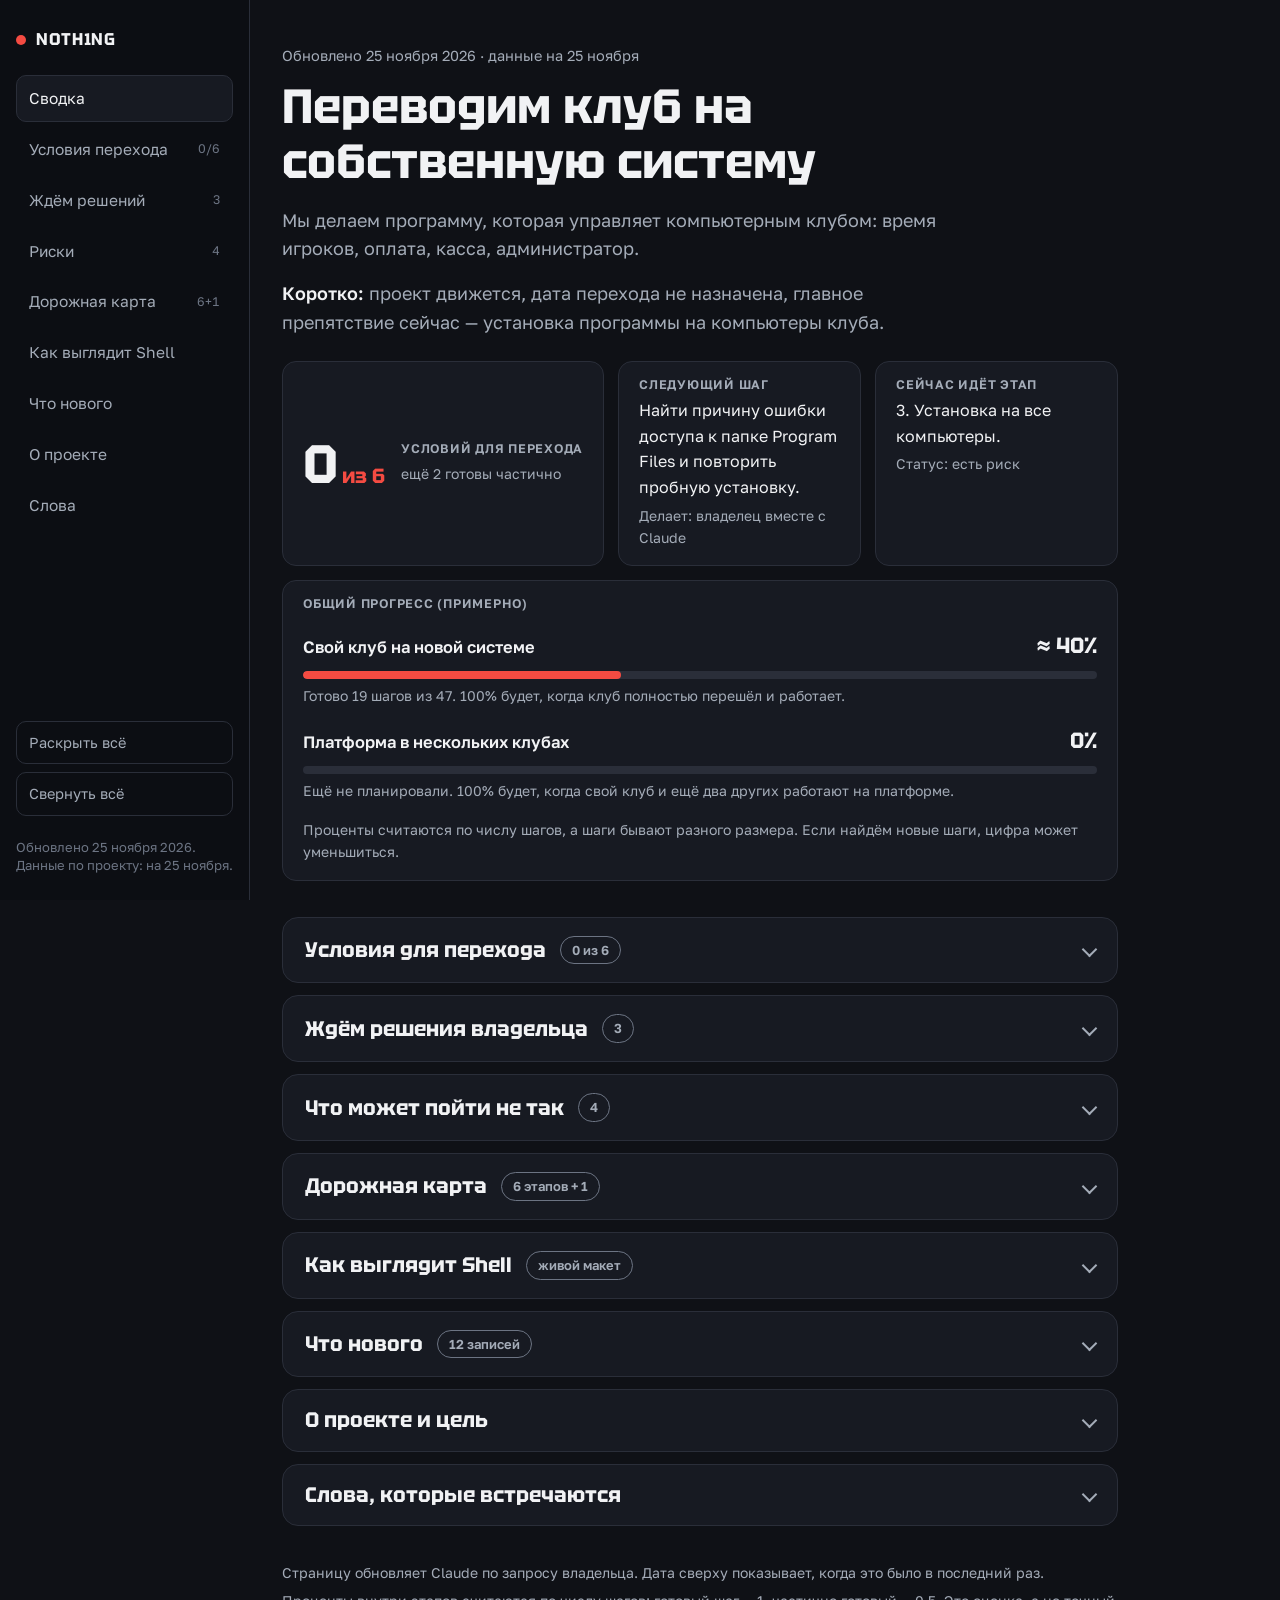
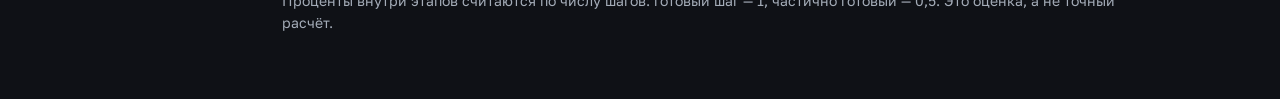
==== commit fc88c62f: "Общий прогресс: 19 шагов из 47, около 40% Co-Authored-By: Claude Sonnet 5.5 <noreply@anthropic.com> " ====
--- a/index.html
+++ b/index.html
@@ -210,7 +210,7 @@
     </div>
     <div class="prog">
       <h3>Общий прогресс (примерно)</h3>
-      <div><div class="lbl"><b>Свой клуб на новой системе</b><span>≈ 38%</span></div><span class="meter"><b style="width:38%"></b></span><p class="sm">Готово 18 шагов из 47. 100% будет, когда клуб полностью перешёл и работает.</p></div>
+      <div><div class="lbl"><b>Свой клуб на новой системе</b><span>≈ 40%</span></div><span class="meter"><b style="width:40%"></b></span><p class="sm">Готово 19 шагов из 47. 100% будет, когда клуб полностью перешёл и работает.</p></div>
       <div><div class="lbl"><b>Платформа в нескольких клубах</b><span>0%</span></div><span class="meter"><b style="width:0%"></b></span><p class="sm">Ещё не планировали. 100% будет, когда свой клуб и ещё два других работают на платформе.</p></div>
       <p class="sm">Проценты считаются по числу шагов, а шаги бывают разного размера. Если найдём новые шаги, цифра может уменьшиться.</p>
     </div>
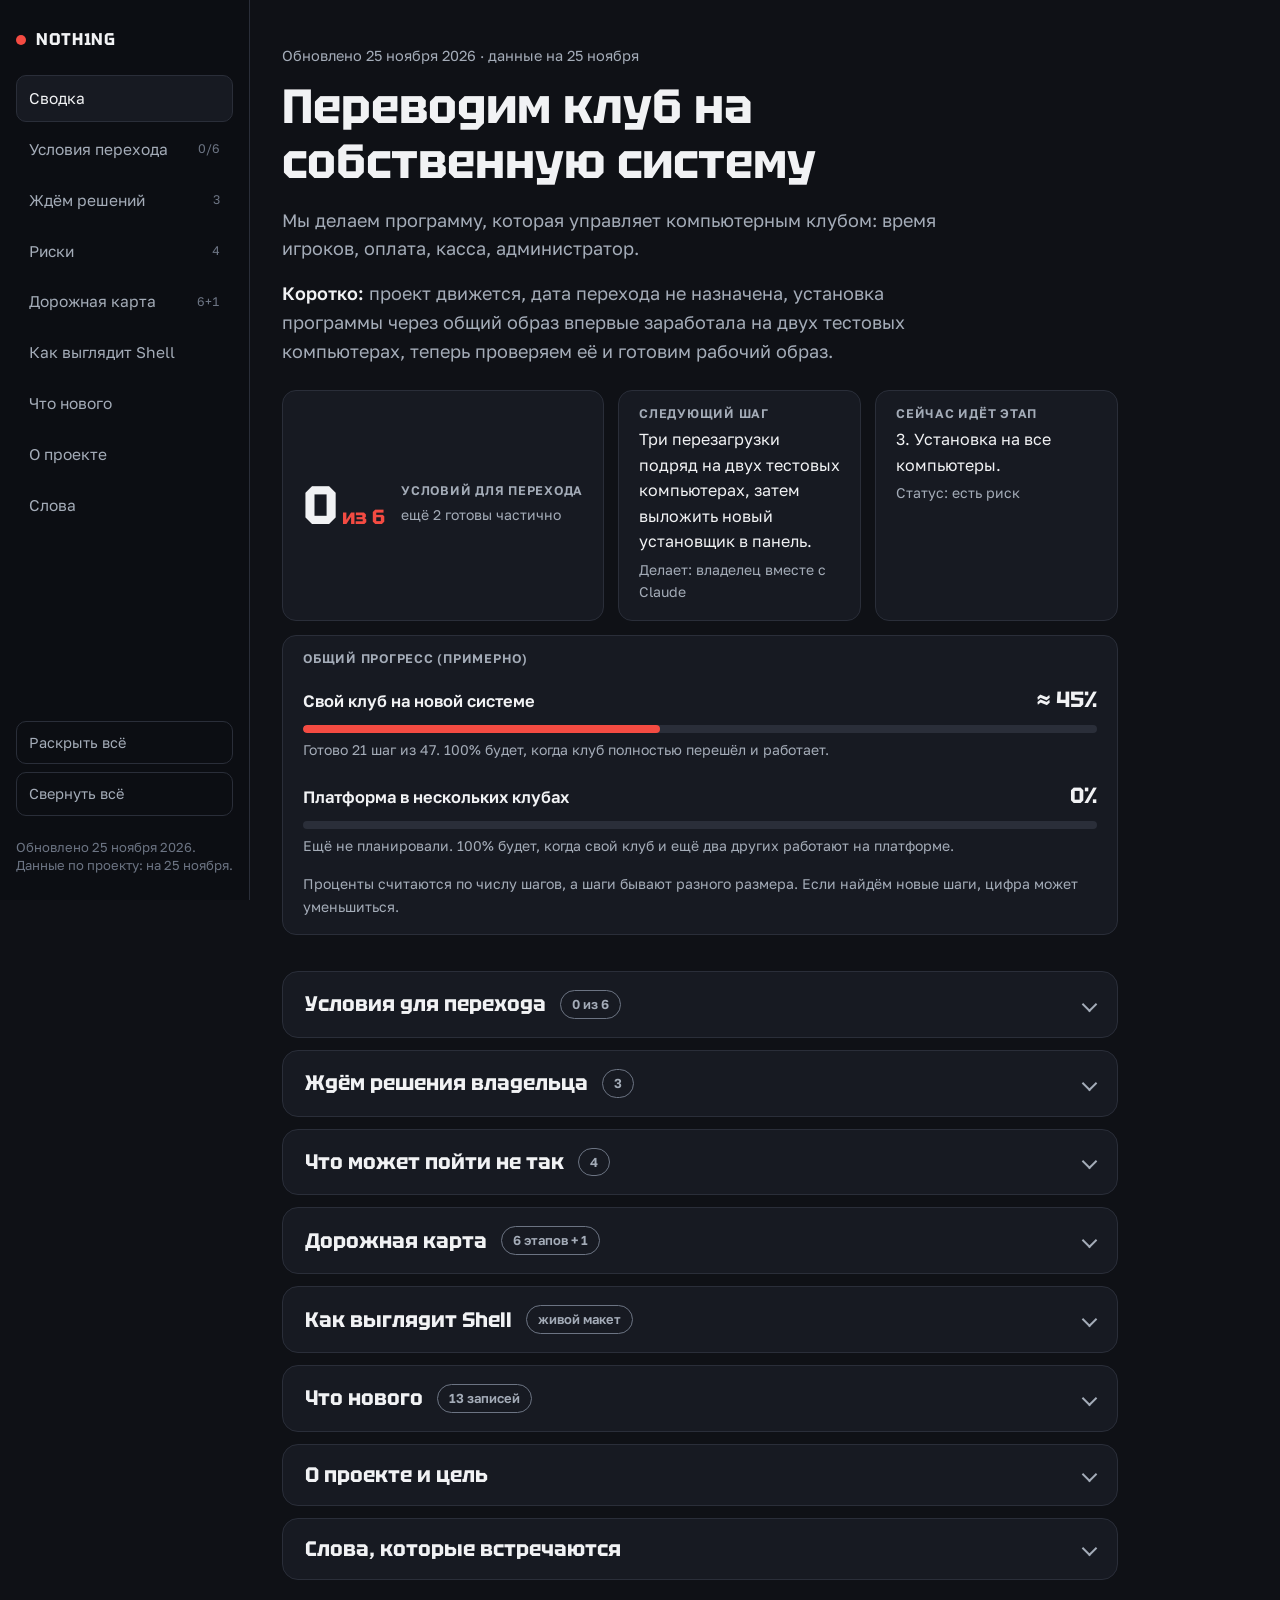
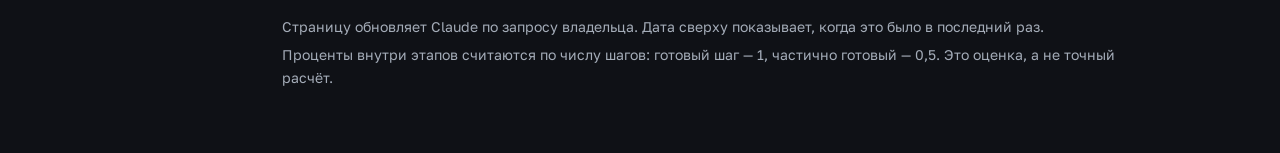
==== commit 424f3971: "Статус на 25 ноября: установка через общий образ заработала на двух ПК Co-Authored-By: Claude Opus 5" ====
--- a/index.html
+++ b/index.html
@@ -202,15 +202,15 @@
     <p class="kicker">Обновлено 25 ноября 2026 · данные на 25 ноября</p>
     <h1>Переводим клуб на собственную систему</h1>
     <p class="lead">Мы делаем программу, которая управляет компьютерным клубом: время игроков, оплата, касса, администратор.</p>
-    <p class="lead"><b>Коротко:</b> проект движется, дата перехода не назначена, главное препятствие сейчас — установка программы на компьютеры клуба.</p>
+    <p class="lead"><b>Коротко:</b> проект движется, дата перехода не назначена, установка программы через общий образ впервые заработала на двух тестовых компьютерах, теперь проверяем её и готовим рабочий образ.</p>
     <div class="cards2">
       <div class="gate"><div class="big">0<small>из 6</small></div><div><h3>Условий для перехода</h3><p class="sm">ещё 2 готовы частично</p></div></div>
-      <div><h3>Следующий шаг</h3><p>Найти причину ошибки доступа к папке Program Files и повторить пробную установку.</p><p class="sm">Делает: владелец вместе с Claude</p></div>
+      <div><h3>Следующий шаг</h3><p>Три перезагрузки подряд на двух тестовых компьютерах, затем выложить новый установщик в панель.</p><p class="sm">Делает: владелец вместе с Claude</p></div>
       <div><h3>Сейчас идёт этап</h3><p>3. Установка на все компьютеры.</p><p class="sm">Статус: есть риск</p></div>
     </div>
     <div class="prog">
       <h3>Общий прогресс (примерно)</h3>
-      <div><div class="lbl"><b>Свой клуб на новой системе</b><span>≈ 40%</span></div><span class="meter"><b style="width:40%"></b></span><p class="sm">Готово 19 шагов из 47. 100% будет, когда клуб полностью перешёл и работает.</p></div>
+      <div><div class="lbl"><b>Свой клуб на новой системе</b><span>≈ 45%</span></div><span class="meter"><b style="width:45%"></b></span><p class="sm">Готово 21 шаг из 47. 100% будет, когда клуб полностью перешёл и работает.</p></div>
       <div><div class="lbl"><b>Платформа в нескольких клубах</b><span>0%</span></div><span class="meter"><b style="width:0%"></b></span><p class="sm">Ещё не планировали. 100% будет, когда свой клуб и ещё два других работают на платформе.</p></div>
       <p class="sm">Проценты считаются по числу шагов, а шаги бывают разного размера. Если найдём новые шаги, цифра может уменьшиться.</p>
     </div>
@@ -226,7 +226,7 @@
         <p class="sub">Дату выбираем, когда закрыты все шесть пунктов. Сейчас не закрыт ни один, два готовы частично.</p>
         <ul class="checks">
           <li class="half"><span class="ic">~</span><div>Работа без связи с сервером<small>Запас времени при обрыве работает, осталось проверить редкие случаи</small></div><span class="chip">Частично</span></li>
-          <li><span class="ic"></span><div>Программа стоит на всех компьютерах клуба<small>Работает только на одном пробном компьютере</small></div><span class="chip">Не готово</span></li>
+          <li><span class="ic"></span><div>Программа стоит на всех компьютерах клуба<small>Работает на пробном компьютере и на двух тестовых компьютерах с общего образа</small></div><span class="chip">Не готово</span></li>
           <li><span class="ic"></span><div>Первый вход перенесённого клиента<small>Проверка на одном тестовом клиенте</small></div><span class="chip">Не проверено</span></li>
           <li><span class="ic"></span><div>Полный цикл игровой сессии<small>Вход, оплата, игра, предупреждения, конец времени</small></div><span class="chip">Не проверено</span></li>
           <li><span class="ic"></span><div>Тестовая смена в кассе<small>Открытие, операции, отчёты, закрытие</small></div><span class="chip">Не проверено</span></li>
@@ -252,7 +252,7 @@
       <summary><h2>Что может пойти не так</h2><span class="badge">4</span></summary>
       <div class="body">
         <ul class="cards">
-          <li><b>Установка через общий образ ещё не проверялась на реальных компьютерах</b><span>23 ноября первая попытка поставить программу на другие компьютеры остановилась на ошибке доступа к папке Program Files, причину выясняем. Что делаем: сначала пробуем на тестовой копии образа, рабочий не трогаем.</span><span class="meta">Риск: средний</span></li>
+          <li><b>Установка через общий образ проверена только на двух компьютерах</b><span>25 ноября после трёх исправлений она заработала на тестовой копии образа: два компьютера сами получили доступ и открыли программу игрока. Что осталось: перезагрузки, полный цикл игры и подготовка рабочего образа. Рабочий образ пока не трогаем.</span><span class="meta">Риск: средний, снижается</span></li>
           <li><b>Восстановление данных из копии нужно проверить заново перед переходом</b><span>Что делаем: повторим проверку за один-два дня до перехода и один раз потренируем возврат к копии.</span><span class="meta">Риск: средний</span></li>
           <li><b>Автоматические проверки на GitHub сейчас не запускаются</b><span>Причина: исчерпан лимит оплаты. Проверки написаны и подключены, а до решения вопроса мы запускаем их вручную перед каждым слиянием. На работу клуба это не влияет.</span><span class="meta">Риск: низкий</span></li>
           <li><b>При долгом обрыве связи последние минуты игры могут остаться неоплаченными</b><span>Компьютер блокируется в срок, но запас времени (до 5 минут) с баланса не списывается. Решение владельца: принимаем потерю. Вернёмся к вопросу, если такие случаи будут частыми.</span><span class="meta">Риск: низкий, принят</span></li>
@@ -305,20 +305,20 @@
           </details>
 
           <details class="stage current" open>
-            <summary><span class="num">3</span><h3>Установка на все компьютеры</h3><span class="light a">Есть риск</span><span class="mini"><span class="meter"><b style="width:38%"></b></span><span>3 из 8</span></span></summary>
+            <summary><span class="num">3</span><h3>Установка на все компьютеры</h3><span class="light a">Есть риск</span><span class="mini"><span class="meter"><b style="width:63%"></b></span><span>5 из 8</span></span></summary>
             <div class="inner">
               <p class="plain">Клубные компьютеры загружаются с общего образа, поэтому программу ставят один раз в образ, а не на каждый компьютер.</p>
               <ul class="items">
                 <li class="d">Выяснили, почему простой установщик не подошёл</li>
                 <li class="d">Собрали единый установщик со всеми нужными частями</li>
                 <li class="d">Свежий установщик с новой версией программы игрока собран и выложен для скачивания из панели</li>
-                <li>Устранить ошибку доступа к папке Program Files при установке</li>
-                <li>Пробная установка на тестовом компьютере</li>
+                <li class="d">Устранить ошибку доступа к папке Program Files при установке</li>
+                <li class="d">Пробная установка на тестовом компьютере</li>
                 <li>Два компьютера из разных залов и несколько перезагрузок</li>
                 <li>Удалённое подключение администратора к компьютерам</li>
                 <li>Рабочий образ для всего клуба</li>
               </ul>
-              <p class="why"><b>Почему жёлтый:</b> такой способ установки на реальных компьютерах клуба ещё ни разу не проверяли.</p>
+              <p class="why"><b>Почему жёлтый:</b> установка через общий образ заработала на двух тестовых компьютерах, но перезагрузки, полный цикл игры и рабочий образ ещё не проверены.</p>
             </div>
           </details>
 
@@ -381,9 +381,10 @@
     </details>
 
     <details class="sec" id="novoe">
-      <summary><h2>Что нового</h2><span class="badge">12 записей</span></summary>
+      <summary><h2>Что нового</h2><span class="badge">13 записей</span></summary>
       <div class="body">
         <ul class="log">
+          <li><time datetime="2026-11-25">25 ноября</time><span>Установка через общий образ впервые заработала: два компьютера загрузились с тестовой копии образа, сами получили доступ у сервера и открыли программу игрока. По пути исправлены три ошибки: та самая «ошибка доступа к Program Files», неверное название режима в установщике и чёрный экран вместо экрана ожидания. Новый установщик собран, в панель ещё не выложен.</span></li>
           <li><time datetime="2026-11-25">25 ноября</time><span>Собран свежий установщик с новой версией программы игрока (вместе с «сессией владельца») и выложен для скачивания из панели. На компьютерах клуба он ещё не запускался — это следующий шаг.</span></li>
           <li><time datetime="2026-11-25">25 ноября</time><span>Экраны панели проверены на тестовых данных «как в клубе». В «Статистике» появилась карта загрузки по дням недели и часам: сразу видно пики и тихие часы, на телефоне — средний день для будней и выходных. Исправлены три мелкие ошибки отображения.</span></li>
           <li><time datetime="2026-11-25">25 ноября</time><span>«Сессия владельца» готова целиком в коде: в админ-панели есть экран настроек и список последних входов, часы владельца в отчётах загрузки идут отдельной строкой. На игровых компьютерах эта версия программы пока не установлена, проверка на реальном компьютере впереди.</span></li>
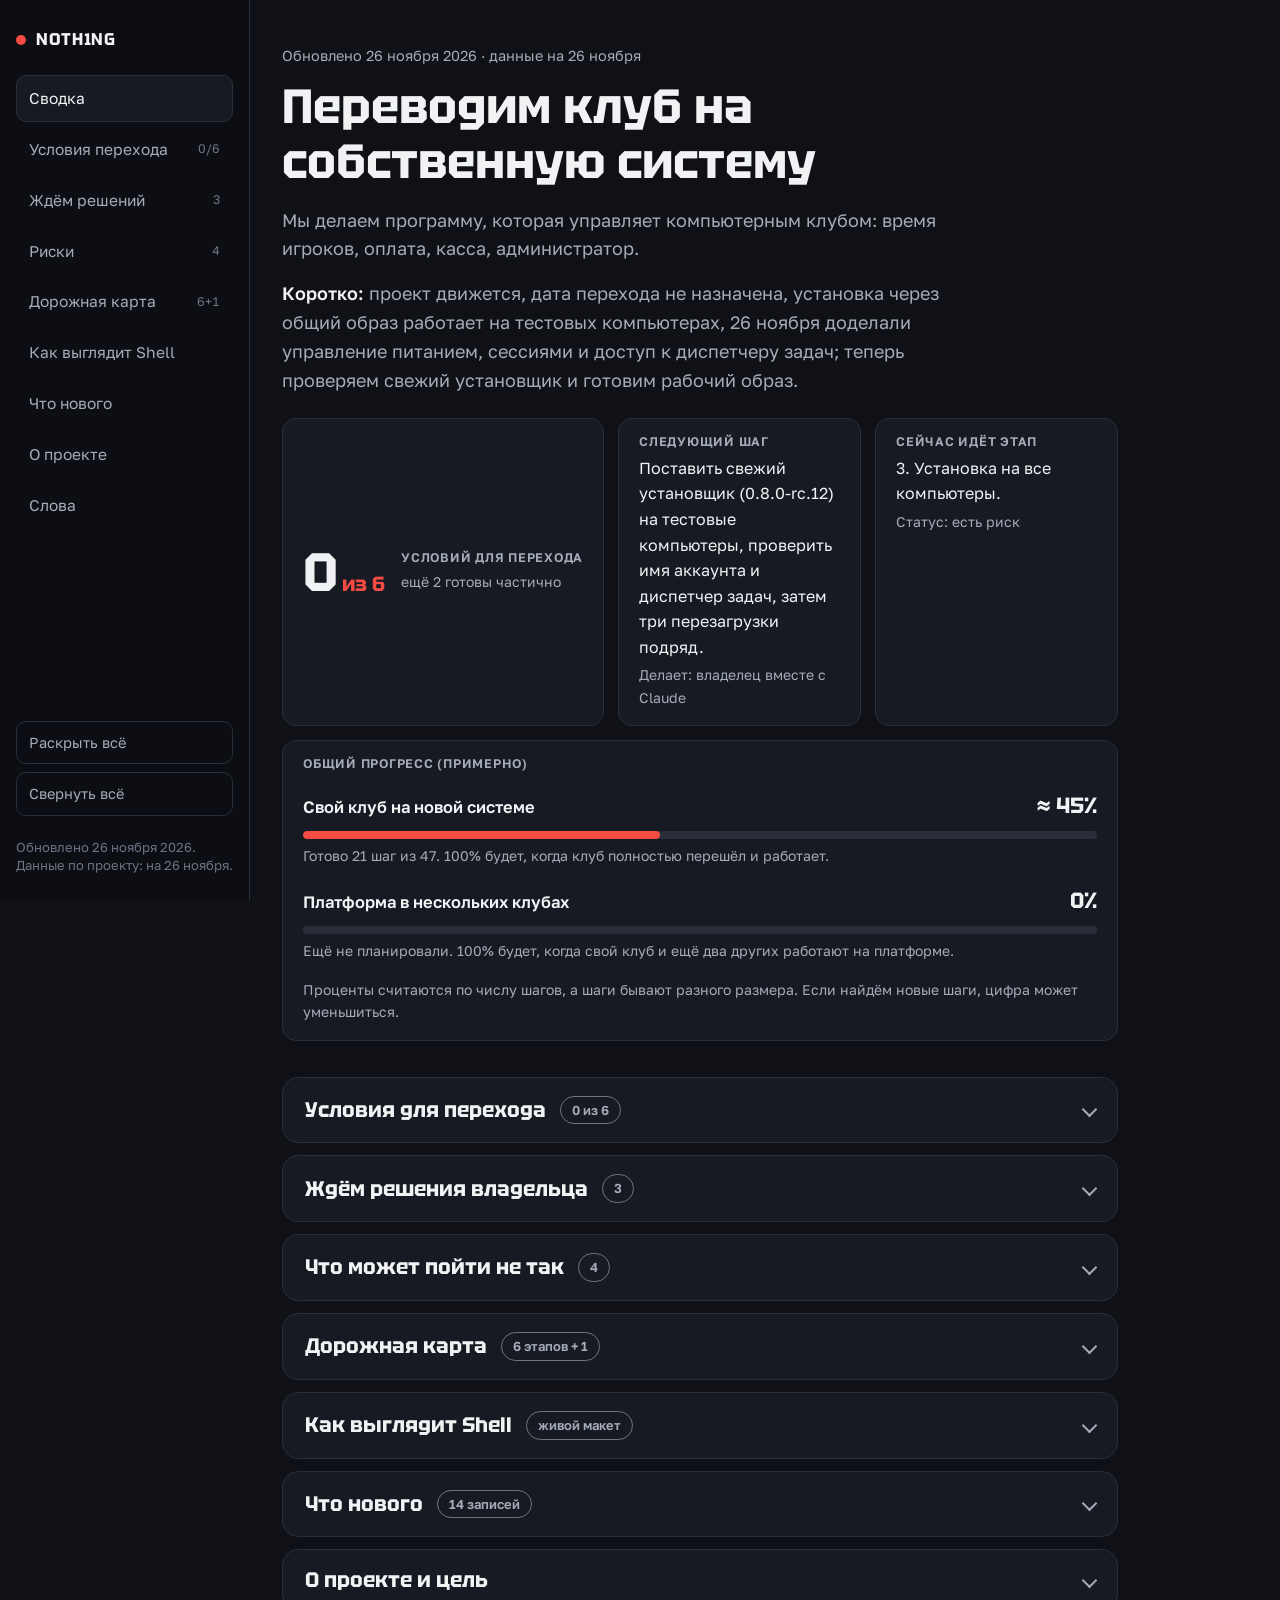
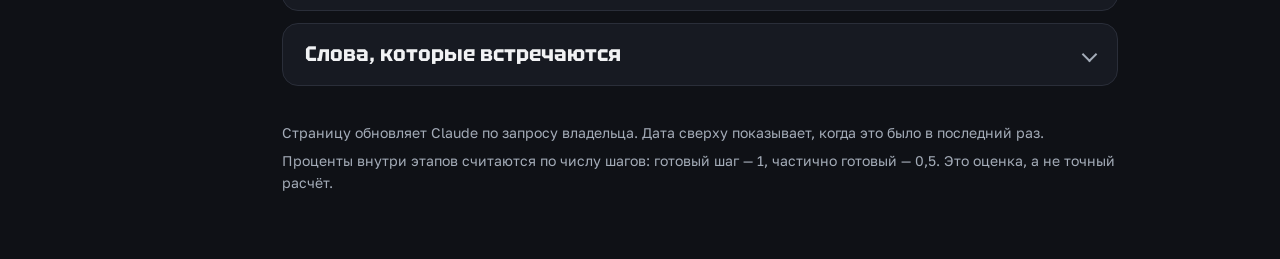
==== commit 89734cbe: "Статус на 26 ноября: питание, сессии, диспетчер задач, имя аккаунта, установщик rc.12" ====
--- a/index.html
+++ b/index.html
@@ -194,18 +194,18 @@
     <button type="button" id="openAll">Раскрыть всё</button>
     <button type="button" id="closeAll">Свернуть всё</button>
   </div>
-  <p class="stamp">Обновлено 25 ноября 2026.<br>Данные по проекту: на 25 ноября.</p>
+  <p class="stamp">Обновлено 26 ноября 2026.<br>Данные по проекту: на 26 ноября.</p>
 </aside>
 
 <main>
   <div class="hero" id="svodka">
-    <p class="kicker">Обновлено 25 ноября 2026 · данные на 25 ноября</p>
+    <p class="kicker">Обновлено 26 ноября 2026 · данные на 26 ноября</p>
     <h1>Переводим клуб на собственную систему</h1>
     <p class="lead">Мы делаем программу, которая управляет компьютерным клубом: время игроков, оплата, касса, администратор.</p>
-    <p class="lead"><b>Коротко:</b> проект движется, дата перехода не назначена, установка программы через общий образ впервые заработала на двух тестовых компьютерах, теперь проверяем её и готовим рабочий образ.</p>
+    <p class="lead"><b>Коротко:</b> проект движется, дата перехода не назначена, установка через общий образ работает на тестовых компьютерах, 26 ноября доделали управление питанием, сессиями и доступ к диспетчеру задач; теперь проверяем свежий установщик и готовим рабочий образ.</p>
     <div class="cards2">
       <div class="gate"><div class="big">0<small>из 6</small></div><div><h3>Условий для перехода</h3><p class="sm">ещё 2 готовы частично</p></div></div>
-      <div><h3>Следующий шаг</h3><p>Три перезагрузки подряд на двух тестовых компьютерах, затем выложить новый установщик в панель.</p><p class="sm">Делает: владелец вместе с Claude</p></div>
+      <div><h3>Следующий шаг</h3><p>Поставить свежий установщик (0.8.0-rc.12) на тестовые компьютеры, проверить имя аккаунта и диспетчер задач, затем три перезагрузки подряд.</p><p class="sm">Делает: владелец вместе с Claude</p></div>
       <div><h3>Сейчас идёт этап</h3><p>3. Установка на все компьютеры.</p><p class="sm">Статус: есть риск</p></div>
     </div>
     <div class="prog">
@@ -318,7 +318,7 @@
                 <li>Удалённое подключение администратора к компьютерам</li>
                 <li>Рабочий образ для всего клуба</li>
               </ul>
-              <p class="why"><b>Почему жёлтый:</b> установка через общий образ заработала на двух тестовых компьютерах, но перезагрузки, полный цикл игры и рабочий образ ещё не проверены.</p>
+              <p class="why"><b>Почему жёлтый:</b> установка через общий образ работает на тестовых компьютерах, но свежий установщик (0.8.0-rc.12), перезагрузки, полный цикл игры и рабочий образ ещё не проверены.</p>
             </div>
           </details>
 
@@ -381,9 +381,10 @@
     </details>
 
     <details class="sec" id="novoe">
-      <summary><h2>Что нового</h2><span class="badge">13 записей</span></summary>
+      <summary><h2>Что нового</h2><span class="badge">14 записей</span></summary>
       <div class="body">
         <ul class="log">
+          <li><time datetime="2026-11-26">26 ноября</time><span>Доделали то, на чём спотыкались при проверке на тестовых компьютерах. В настройках панели два переключателя доступа к диспетчеру задач: для владельца (включён) и для клиентов (выключен по умолчанию); на тестовом компьютере включение сработало. Подтверждения «Перезагрузить» и «Завершить сессию» теперь работают и из контекстного меню карты клуба и раздела «Компьютеры». Если у клиента вышло время на выключенном компьютере, сессия сама закрывается. Кнопка «Включить» на карте доступна примерно через 20 секунд после выключения, а не через 3 минуты. В «Моём аккаунте» вместо слова «Игрок» показывается имя аккаунта. Свежий установщик 0.8.0-rc.12 подключён к панели; на клубных компьютерах он ещё не проверен.</span></li>
           <li><time datetime="2026-11-25">25 ноября</time><span>Установка через общий образ впервые заработала: два компьютера загрузились с тестовой копии образа, сами получили доступ у сервера и открыли программу игрока. По пути исправлены три ошибки: та самая «ошибка доступа к Program Files», неверное название режима в установщике и чёрный экран вместо экрана ожидания. Новый установщик собран, в панель ещё не выложен.</span></li>
           <li><time datetime="2026-11-25">25 ноября</time><span>Собран свежий установщик с новой версией программы игрока (вместе с «сессией владельца») и выложен для скачивания из панели. На компьютерах клуба он ещё не запускался — это следующий шаг.</span></li>
           <li><time datetime="2026-11-25">25 ноября</time><span>Экраны панели проверены на тестовых данных «как в клубе». В «Статистике» появилась карта загрузки по дням недели и часам: сразу видно пики и тихие часы, на телефоне — средний день для будней и выходных. Исправлены три мелкие ошибки отображения.</span></li>
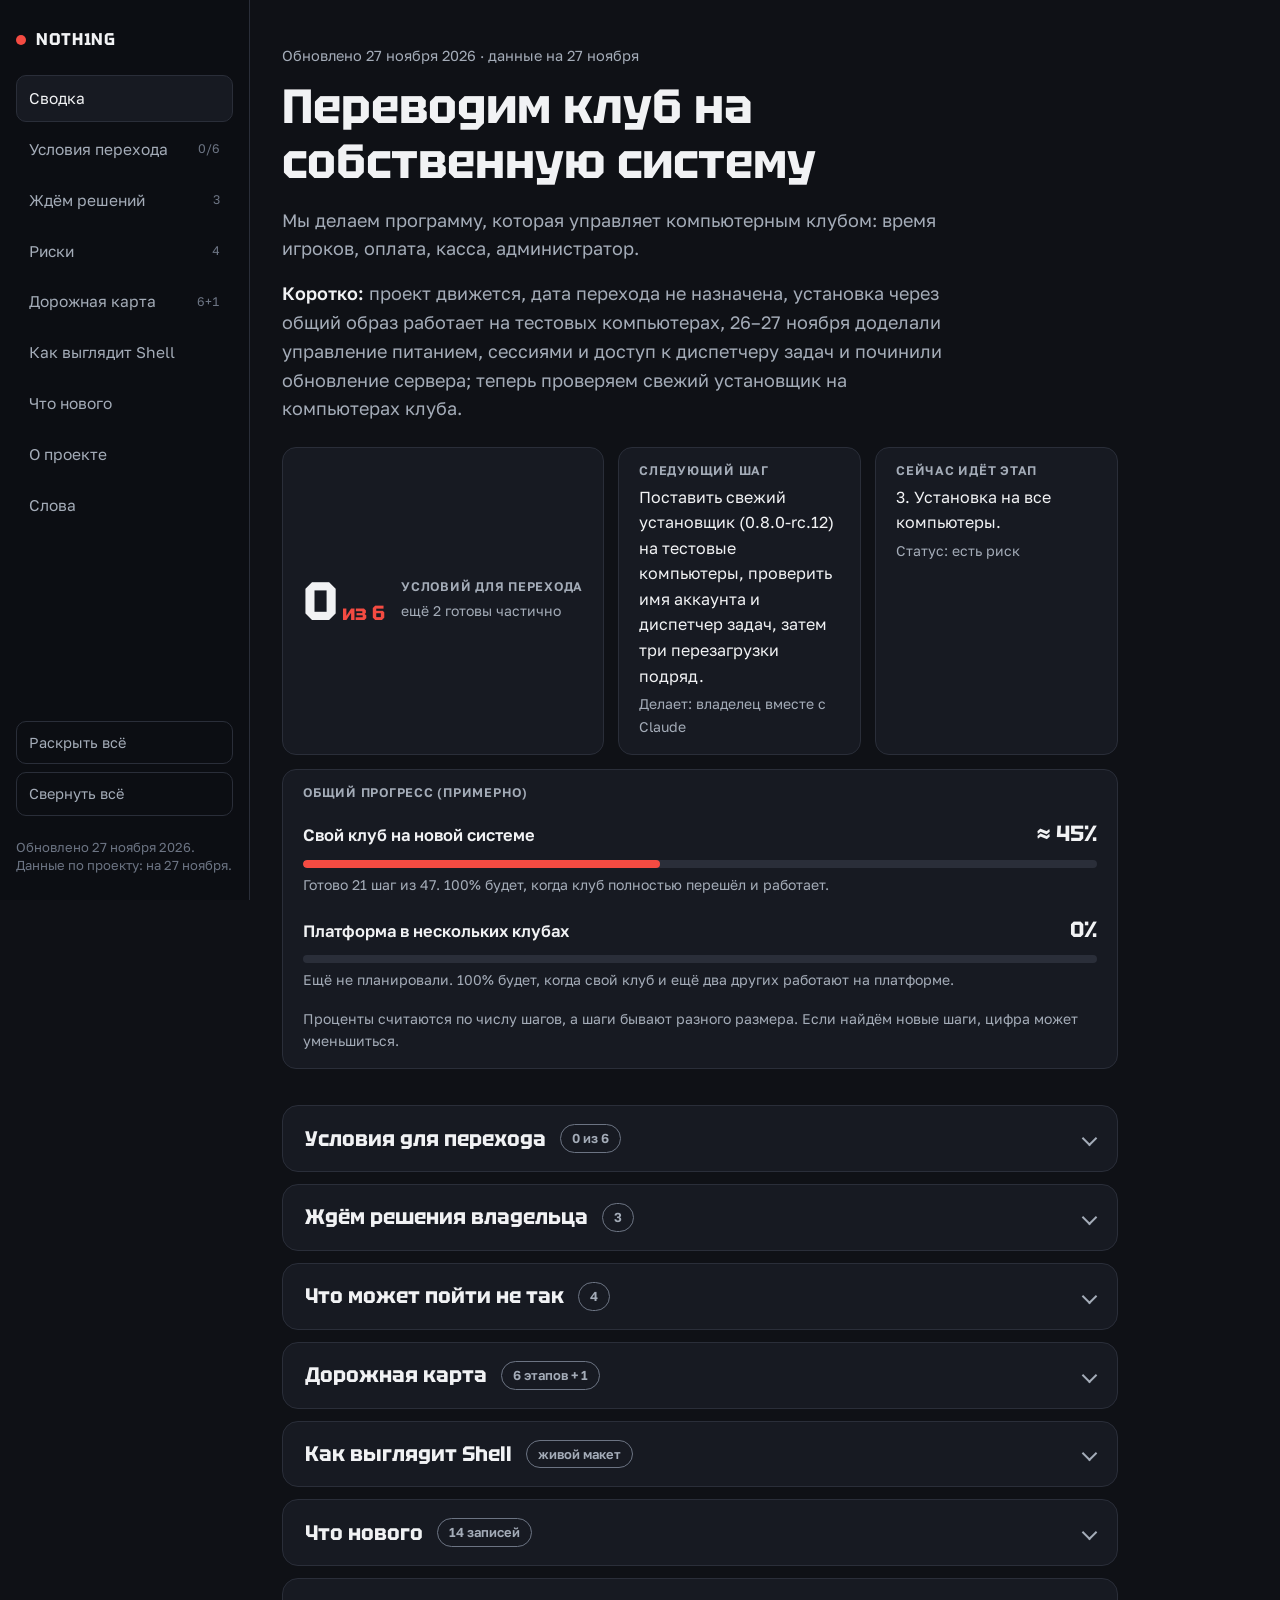
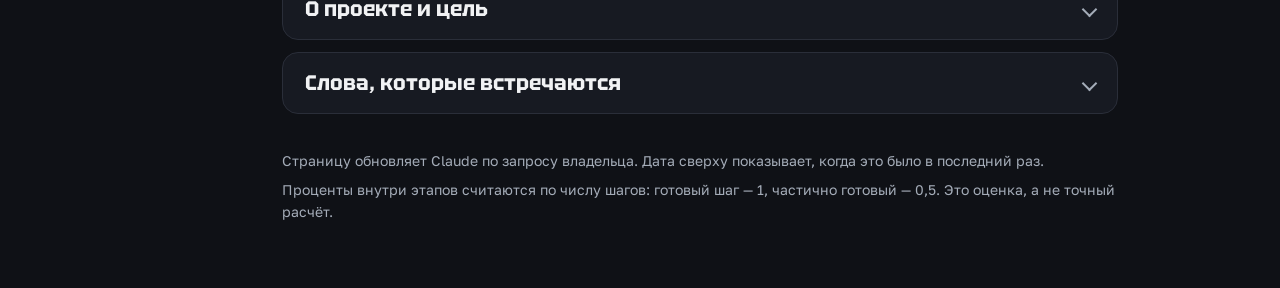
==== commit 138063e1: "Статус на 27 ноября: починено обновление сервера, копии базы, инструкция для проверки восстановления" ====
--- a/index.html
+++ b/index.html
@@ -194,15 +194,15 @@
     <button type="button" id="openAll">Раскрыть всё</button>
     <button type="button" id="closeAll">Свернуть всё</button>
   </div>
-  <p class="stamp">Обновлено 26 ноября 2026.<br>Данные по проекту: на 26 ноября.</p>
+  <p class="stamp">Обновлено 27 ноября 2026.<br>Данные по проекту: на 27 ноября.</p>
 </aside>
 
 <main>
   <div class="hero" id="svodka">
-    <p class="kicker">Обновлено 26 ноября 2026 · данные на 26 ноября</p>
+    <p class="kicker">Обновлено 27 ноября 2026 · данные на 27 ноября</p>
     <h1>Переводим клуб на собственную систему</h1>
     <p class="lead">Мы делаем программу, которая управляет компьютерным клубом: время игроков, оплата, касса, администратор.</p>
-    <p class="lead"><b>Коротко:</b> проект движется, дата перехода не назначена, установка через общий образ работает на тестовых компьютерах, 26 ноября доделали управление питанием, сессиями и доступ к диспетчеру задач; теперь проверяем свежий установщик и готовим рабочий образ.</p>
+    <p class="lead"><b>Коротко:</b> проект движется, дата перехода не назначена, установка через общий образ работает на тестовых компьютерах, 26–27 ноября доделали управление питанием, сессиями и доступ к диспетчеру задач и починили обновление сервера; теперь проверяем свежий установщик на компьютерах клуба.</p>
     <div class="cards2">
       <div class="gate"><div class="big">0<small>из 6</small></div><div><h3>Условий для перехода</h3><p class="sm">ещё 2 готовы частично</p></div></div>
       <div><h3>Следующий шаг</h3><p>Поставить свежий установщик (0.8.0-rc.12) на тестовые компьютеры, проверить имя аккаунта и диспетчер задач, затем три перезагрузки подряд.</p><p class="sm">Делает: владелец вместе с Claude</p></div>
@@ -254,7 +254,7 @@
         <ul class="cards">
           <li><b>Установка через общий образ проверена только на двух компьютерах</b><span>25 ноября после трёх исправлений она заработала на тестовой копии образа: два компьютера сами получили доступ и открыли программу игрока. Что осталось: перезагрузки, полный цикл игры и подготовка рабочего образа. Рабочий образ пока не трогаем.</span><span class="meta">Риск: средний, снижается</span></li>
           <li><b>Восстановление данных из копии нужно проверить заново перед переходом</b><span>Что делаем: повторим проверку за один-два дня до перехода и один раз потренируем возврат к копии.</span><span class="meta">Риск: средний</span></li>
-          <li><b>Автоматические проверки на GitHub сейчас не запускаются</b><span>Причина: исчерпан лимит оплаты. Проверки написаны и подключены, а до решения вопроса мы запускаем их вручную перед каждым слиянием. На работу клуба это не влияет.</span><span class="meta">Риск: низкий</span></li>
+          <li><b>Автоматические проверки на GitHub сейчас не запускаются</b><span>Причина: исчерпан лимит оплаты. Проверки запускаем вручную перед каждым слиянием, но 27 ноября поломка сборки прошла мимо них и была видна только на сервере. Нужно поправить оплату в GitHub до дня перехода.</span><span class="meta">Риск: средний</span></li>
           <li><b>При долгом обрыве связи последние минуты игры могут остаться неоплаченными</b><span>Компьютер блокируется в срок, но запас времени (до 5 минут) с баланса не списывается. Решение владельца: принимаем потерю. Вернёмся к вопросу, если такие случаи будут частыми.</span><span class="meta">Риск: низкий, принят</span></li>
         </ul>
       </div>
@@ -384,6 +384,7 @@
       <summary><h2>Что нового</h2><span class="badge">14 записей</span></summary>
       <div class="body">
         <ul class="log">
+          <li><time datetime="2026-11-27">27 ноября</time><span>Нашли, что с утра сервер не обновлялся: две сборки подряд упали из-за ошибки в порядке сборки, и работала предыдущая версия. Исправили за час, теперь на сервере все изменения, включая сбор ошибок и понятные статусы питания. Панель теперь сразу подхватывает новую версию после обновления сервера, без обновления страницы вручную. Копии базы делаются каждый день без пропусков; подготовлена пошаговая инструкция для проверки восстановления и репетиции возврата к копии. Составлен список из 10 проверок до перехода.</span></li>
           <li><time datetime="2026-11-26">26 ноября</time><span>Доделали то, на чём спотыкались при проверке на тестовых компьютерах. В настройках панели два переключателя доступа к диспетчеру задач: для владельца (включён) и для клиентов (выключен по умолчанию); на тестовом компьютере включение сработало. Подтверждения «Перезагрузить» и «Завершить сессию» теперь работают и из контекстного меню карты клуба и раздела «Компьютеры». Если у клиента вышло время на выключенном компьютере, сессия сама закрывается. Кнопка «Включить» на карте доступна примерно через 20 секунд после выключения, а не через 3 минуты. В «Моём аккаунте» вместо слова «Игрок» показывается имя аккаунта. Свежий установщик 0.8.0-rc.12 подключён к панели; на клубных компьютерах он ещё не проверен.</span></li>
           <li><time datetime="2026-11-25">25 ноября</time><span>Установка через общий образ впервые заработала: два компьютера загрузились с тестовой копии образа, сами получили доступ у сервера и открыли программу игрока. По пути исправлены три ошибки: та самая «ошибка доступа к Program Files», неверное название режима в установщике и чёрный экран вместо экрана ожидания. Новый установщик собран, в панель ещё не выложен.</span></li>
           <li><time datetime="2026-11-25">25 ноября</time><span>Собран свежий установщик с новой версией программы игрока (вместе с «сессией владельца») и выложен для скачивания из панели. На компьютерах клуба он ещё не запускался — это следующий шаг.</span></li>
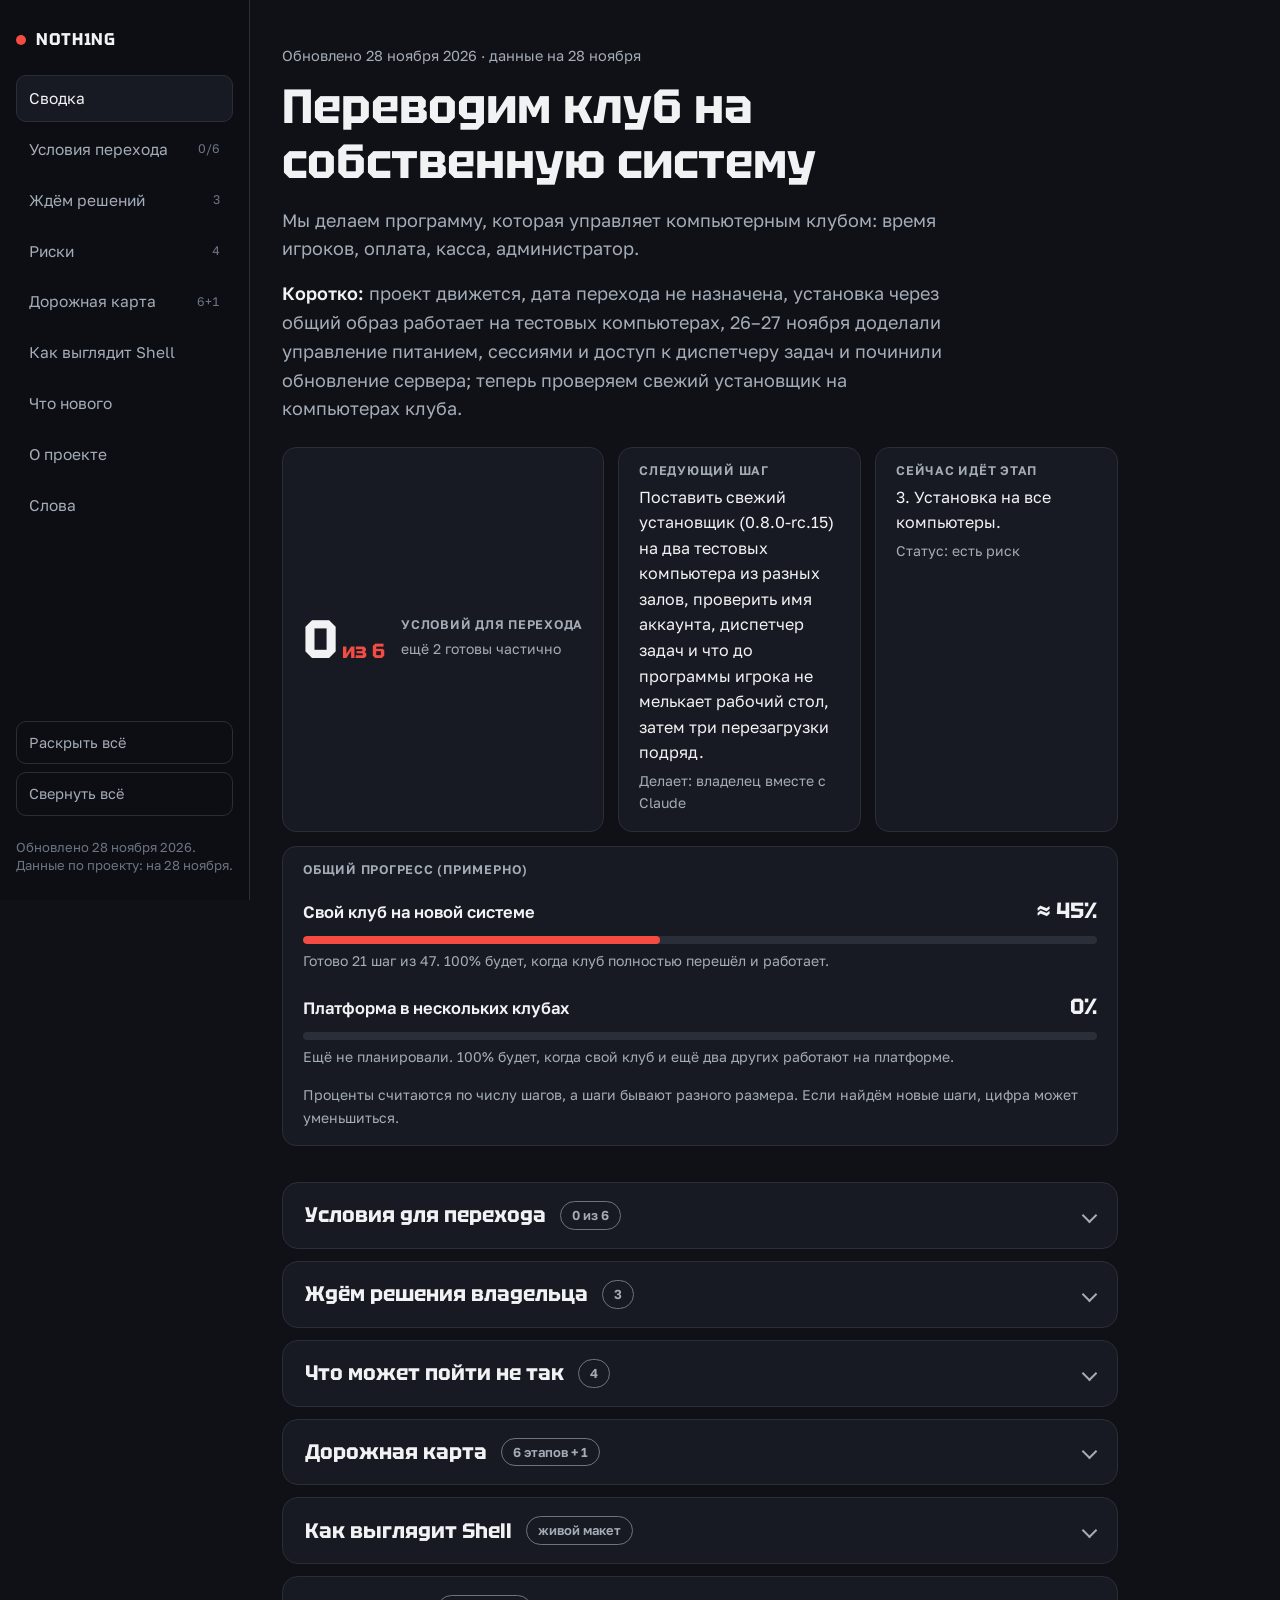
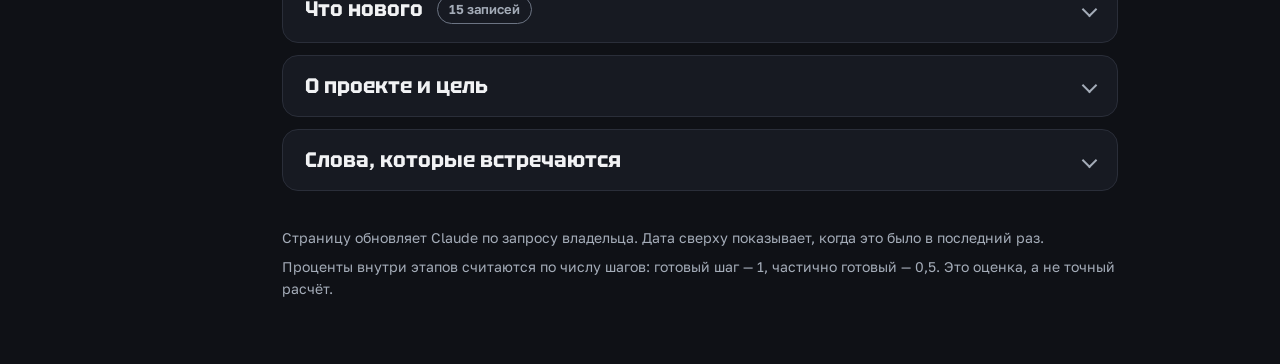
==== commit dbd9587f: "Статус на 28 ноября: установщик rc.15, экран входа, следующий шаг Co-Authored-By: Claude Sonnet 5.5 " ====
--- a/index.html
+++ b/index.html
@@ -194,18 +194,18 @@
     <button type="button" id="openAll">Раскрыть всё</button>
     <button type="button" id="closeAll">Свернуть всё</button>
   </div>
-  <p class="stamp">Обновлено 27 ноября 2026.<br>Данные по проекту: на 27 ноября.</p>
+  <p class="stamp">Обновлено 28 ноября 2026.<br>Данные по проекту: на 28 ноября.</p>
 </aside>
 
 <main>
   <div class="hero" id="svodka">
-    <p class="kicker">Обновлено 27 ноября 2026 · данные на 27 ноября</p>
+    <p class="kicker">Обновлено 28 ноября 2026 · данные на 28 ноября</p>
     <h1>Переводим клуб на собственную систему</h1>
     <p class="lead">Мы делаем программу, которая управляет компьютерным клубом: время игроков, оплата, касса, администратор.</p>
     <p class="lead"><b>Коротко:</b> проект движется, дата перехода не назначена, установка через общий образ работает на тестовых компьютерах, 26–27 ноября доделали управление питанием, сессиями и доступ к диспетчеру задач и починили обновление сервера; теперь проверяем свежий установщик на компьютерах клуба.</p>
     <div class="cards2">
       <div class="gate"><div class="big">0<small>из 6</small></div><div><h3>Условий для перехода</h3><p class="sm">ещё 2 готовы частично</p></div></div>
-      <div><h3>Следующий шаг</h3><p>Поставить свежий установщик (0.8.0-rc.12) на тестовые компьютеры, проверить имя аккаунта и диспетчер задач, затем три перезагрузки подряд.</p><p class="sm">Делает: владелец вместе с Claude</p></div>
+      <div><h3>Следующий шаг</h3><p>Поставить свежий установщик (0.8.0-rc.15) на два тестовых компьютера из разных залов, проверить имя аккаунта, диспетчер задач и что до программы игрока не мелькает рабочий стол, затем три перезагрузки подряд.</p><p class="sm">Делает: владелец вместе с Claude</p></div>
       <div><h3>Сейчас идёт этап</h3><p>3. Установка на все компьютеры.</p><p class="sm">Статус: есть риск</p></div>
     </div>
     <div class="prog">
@@ -318,7 +318,7 @@
                 <li>Удалённое подключение администратора к компьютерам</li>
                 <li>Рабочий образ для всего клуба</li>
               </ul>
-              <p class="why"><b>Почему жёлтый:</b> установка через общий образ работает на тестовых компьютерах, но свежий установщик (0.8.0-rc.12), перезагрузки, полный цикл игры и рабочий образ ещё не проверены.</p>
+              <p class="why"><b>Почему жёлтый:</b> установка через общий образ работает на тестовых компьютерах, но свежий установщик (0.8.0-rc.15), перезагрузки, полный цикл игры и рабочий образ ещё не проверены.</p>
             </div>
           </details>
 
@@ -381,9 +381,10 @@
     </details>
 
     <details class="sec" id="novoe">
-      <summary><h2>Что нового</h2><span class="badge">14 записей</span></summary>
+      <summary><h2>Что нового</h2><span class="badge">15 записей</span></summary>
       <div class="body">
         <ul class="log">
+          <li><time datetime="2026-11-28">28 ноября</time><span>Выпущен свежий установщик (0.8.0-rc.15) и подключён к скачиванию в панели. В программе игрока новый экран входа и заставка, без зависаний; в настройках панели появились «Брендинг и заставка» и эффекты экрана входа. Касса больше не получает ошибку «слишком много запросов» из-за фоновых обновлений. На двух тестовых компьютерах этот установщик ещё не проверяли, это следующий шаг.</span></li>
           <li><time datetime="2026-11-27">27 ноября</time><span>Нашли, что с утра сервер не обновлялся: две сборки подряд упали из-за ошибки в порядке сборки, и работала предыдущая версия. Исправили за час, теперь на сервере все изменения, включая сбор ошибок и понятные статусы питания. Панель теперь сразу подхватывает новую версию после обновления сервера, без обновления страницы вручную. Копии базы делаются каждый день без пропусков; подготовлена пошаговая инструкция для проверки восстановления и репетиции возврата к копии. Составлен список из 10 проверок до перехода.</span></li>
           <li><time datetime="2026-11-26">26 ноября</time><span>Доделали то, на чём спотыкались при проверке на тестовых компьютерах. В настройках панели два переключателя доступа к диспетчеру задач: для владельца (включён) и для клиентов (выключен по умолчанию); на тестовом компьютере включение сработало. Подтверждения «Перезагрузить» и «Завершить сессию» теперь работают и из контекстного меню карты клуба и раздела «Компьютеры». Если у клиента вышло время на выключенном компьютере, сессия сама закрывается. Кнопка «Включить» на карте доступна примерно через 20 секунд после выключения, а не через 3 минуты. В «Моём аккаунте» вместо слова «Игрок» показывается имя аккаунта. Свежий установщик 0.8.0-rc.12 подключён к панели; на клубных компьютерах он ещё не проверен.</span></li>
           <li><time datetime="2026-11-25">25 ноября</time><span>Установка через общий образ впервые заработала: два компьютера загрузились с тестовой копии образа, сами получили доступ у сервера и открыли программу игрока. По пути исправлены три ошибки: та самая «ошибка доступа к Program Files», неверное название режима в установщике и чёрный экран вместо экрана ожидания. Новый установщик собран, в панель ещё не выложен.</span></li>
